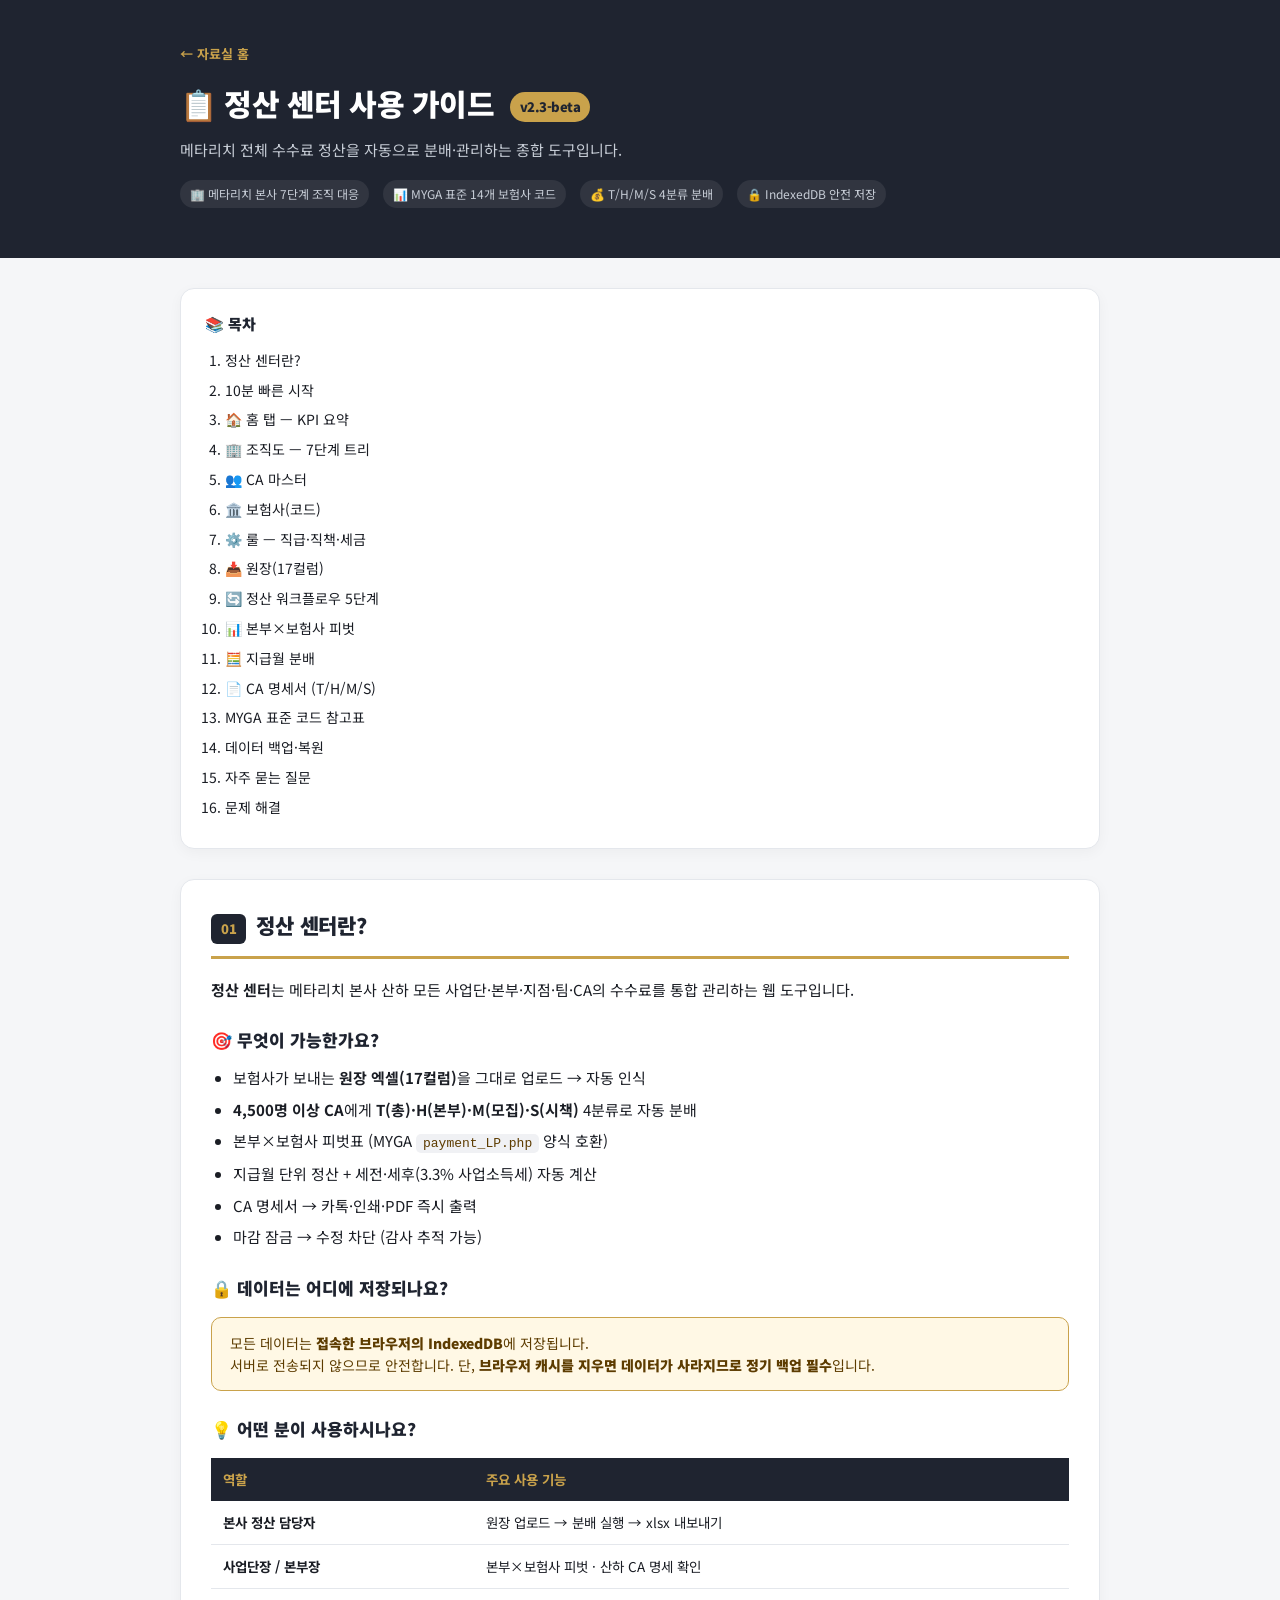
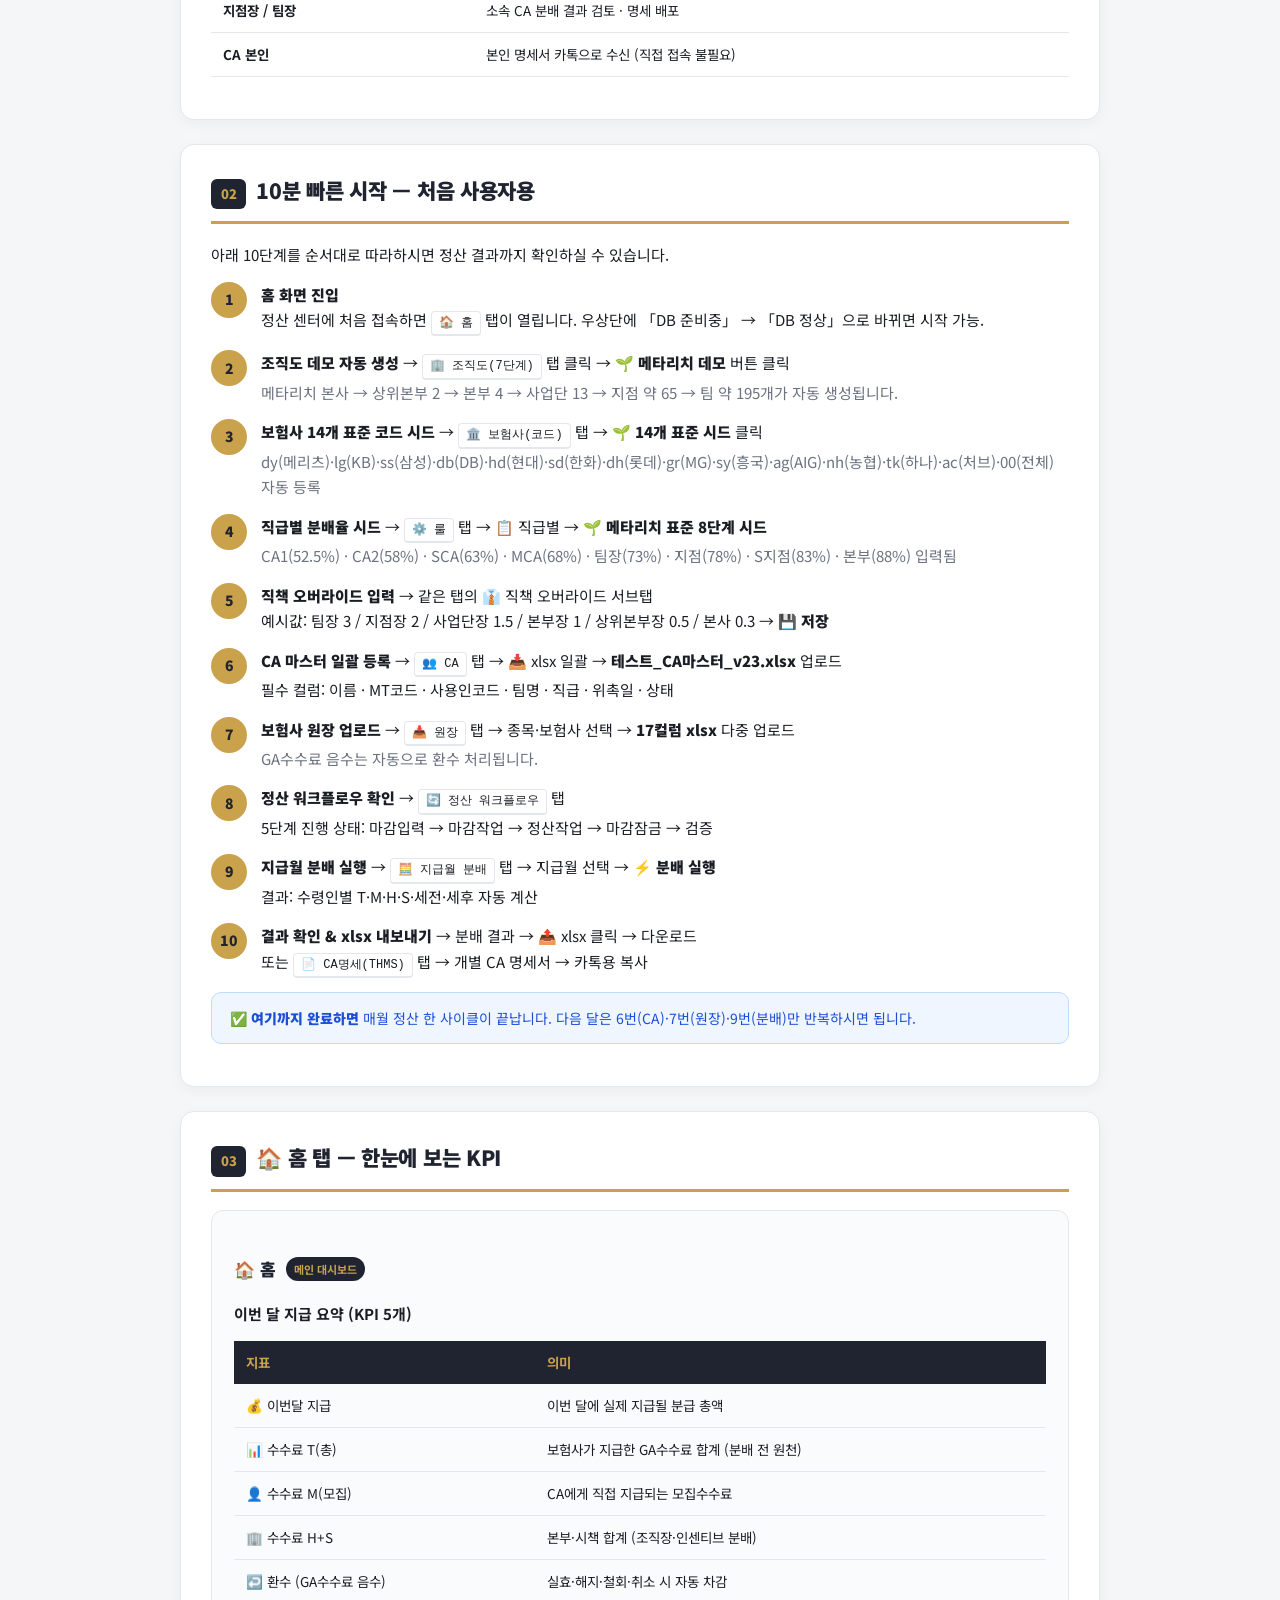
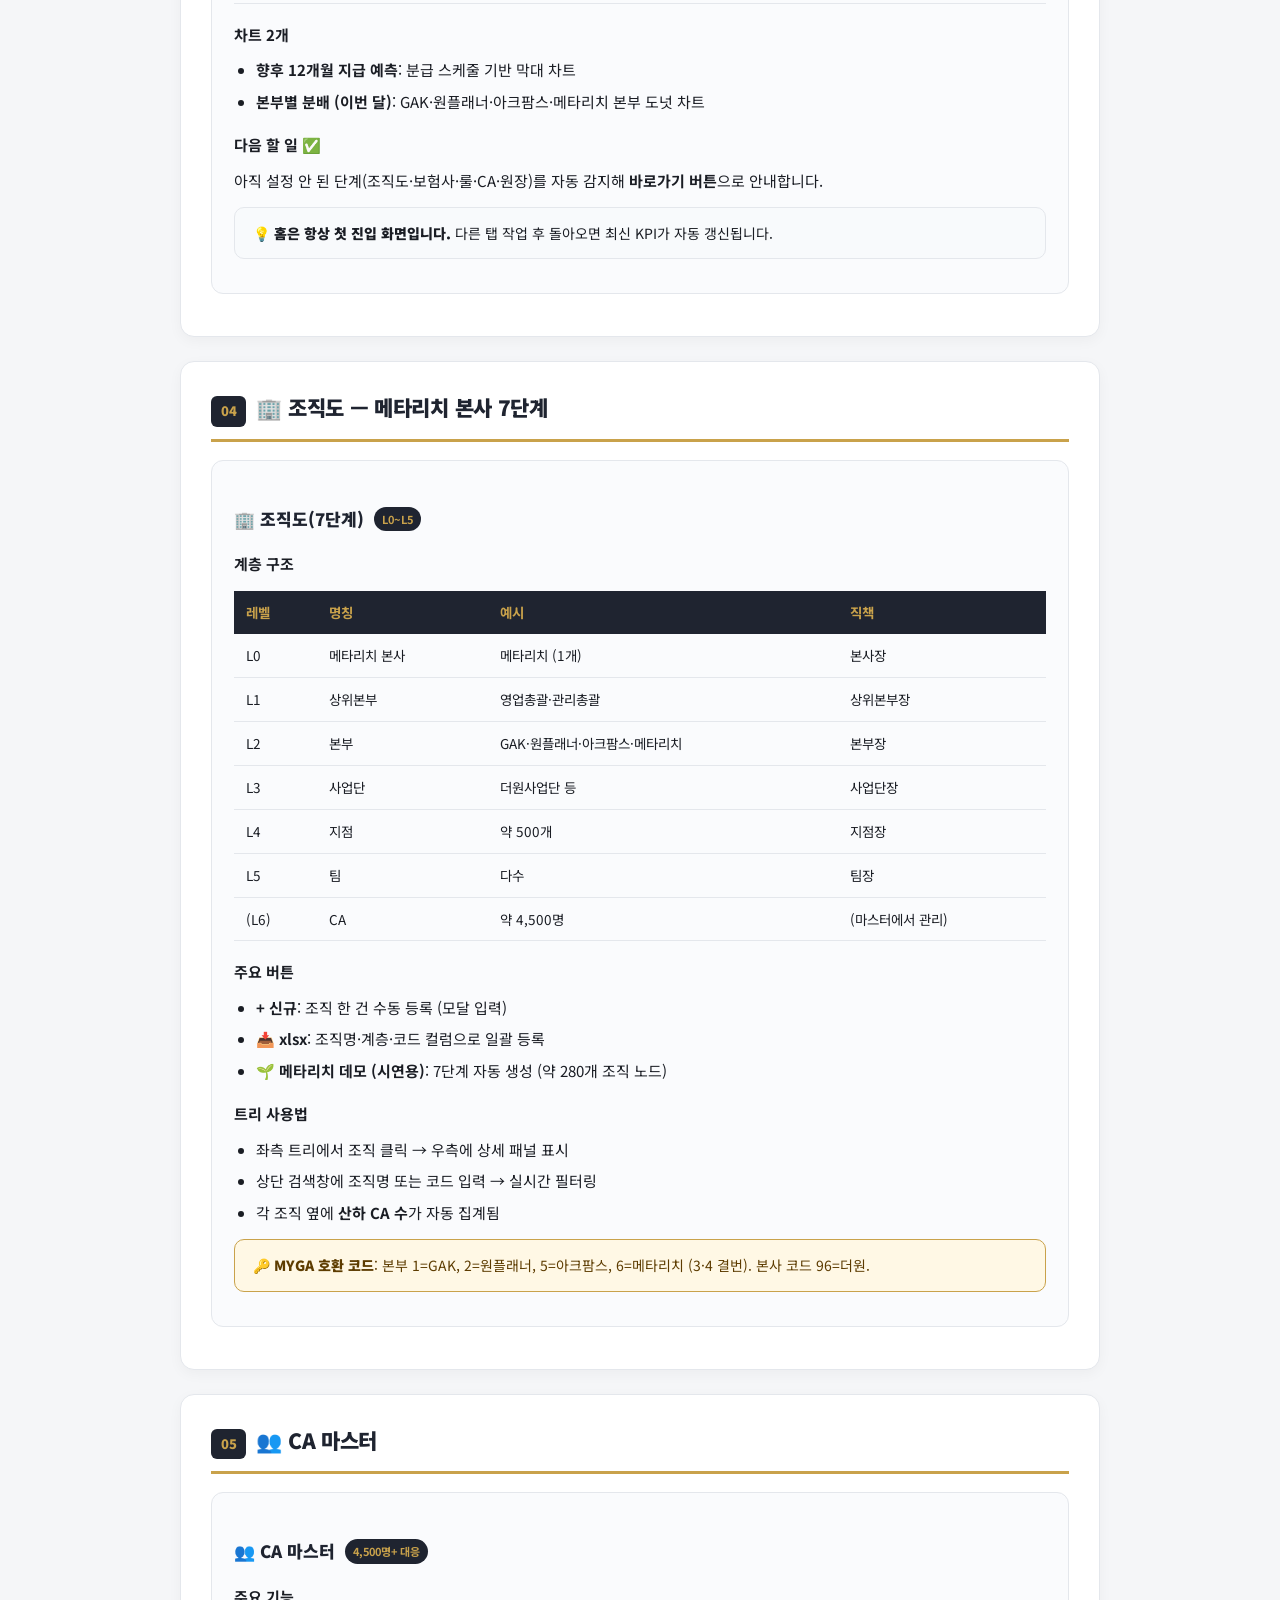
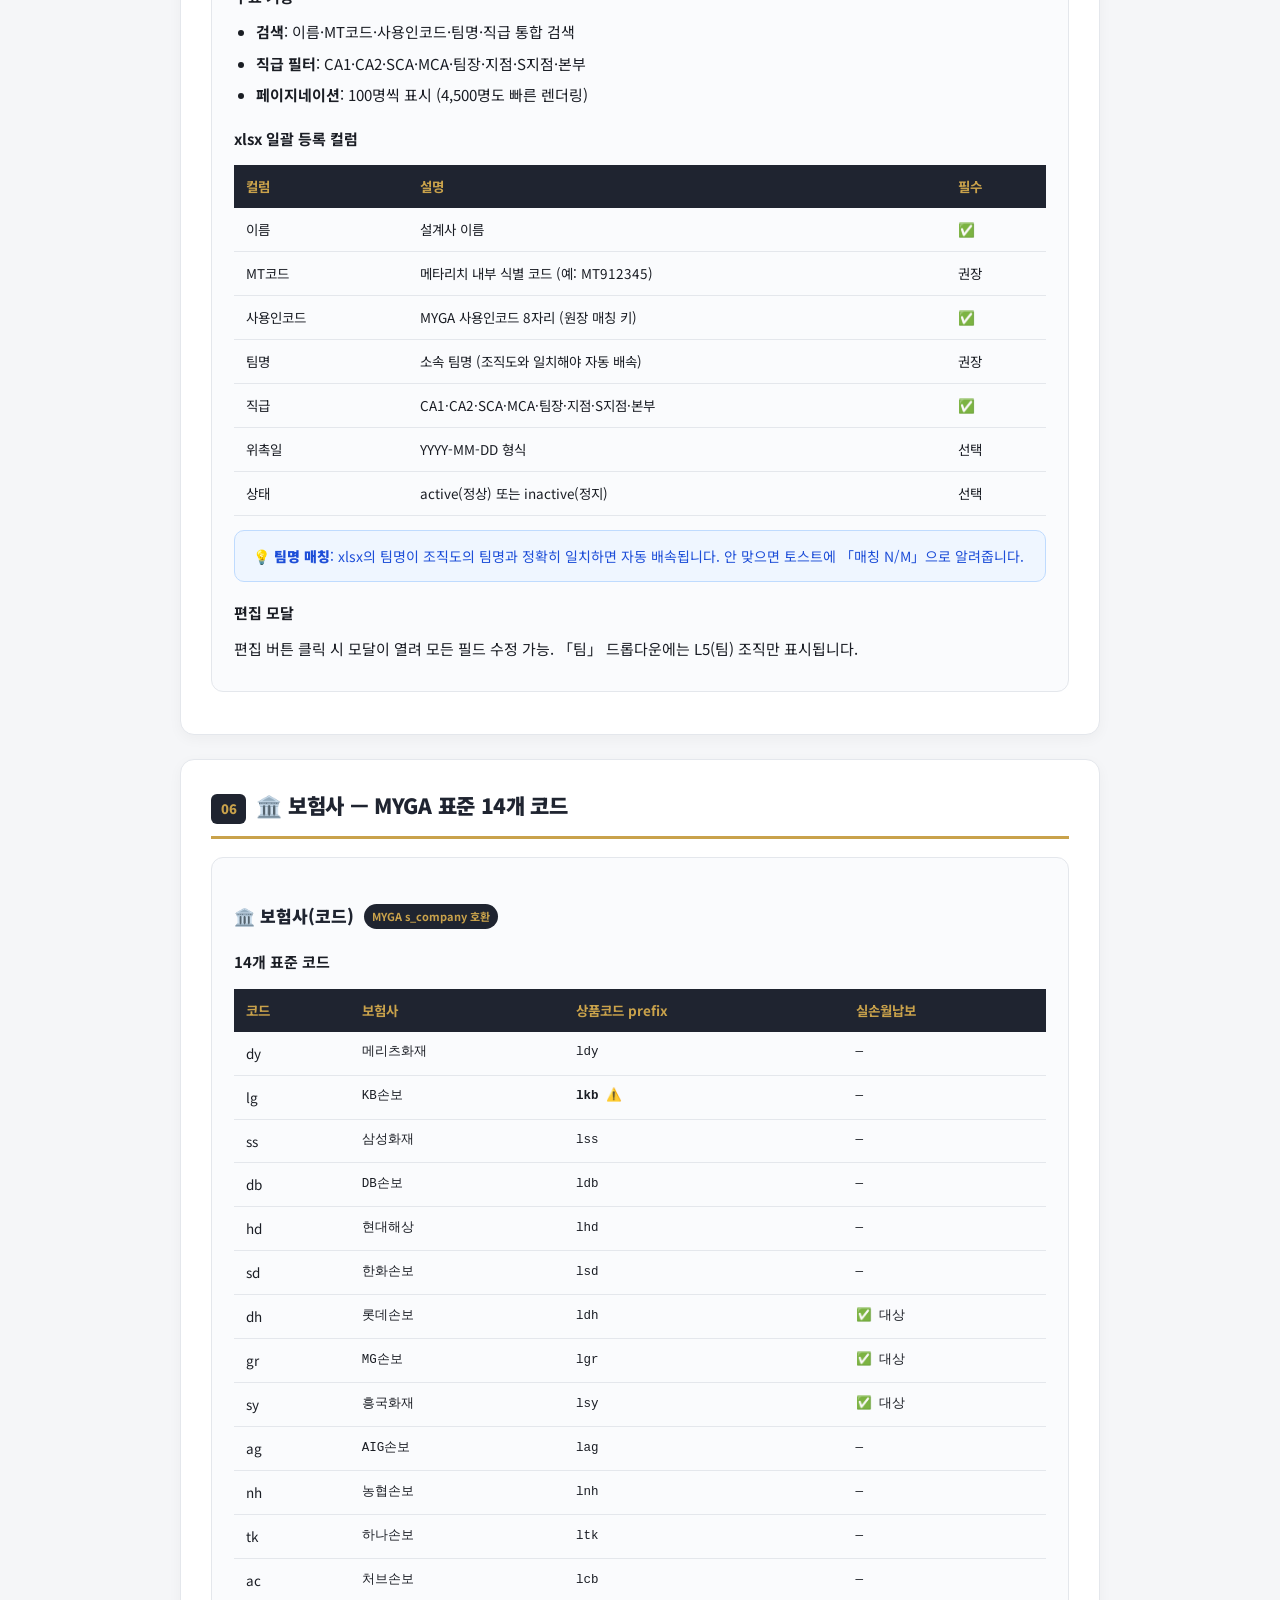
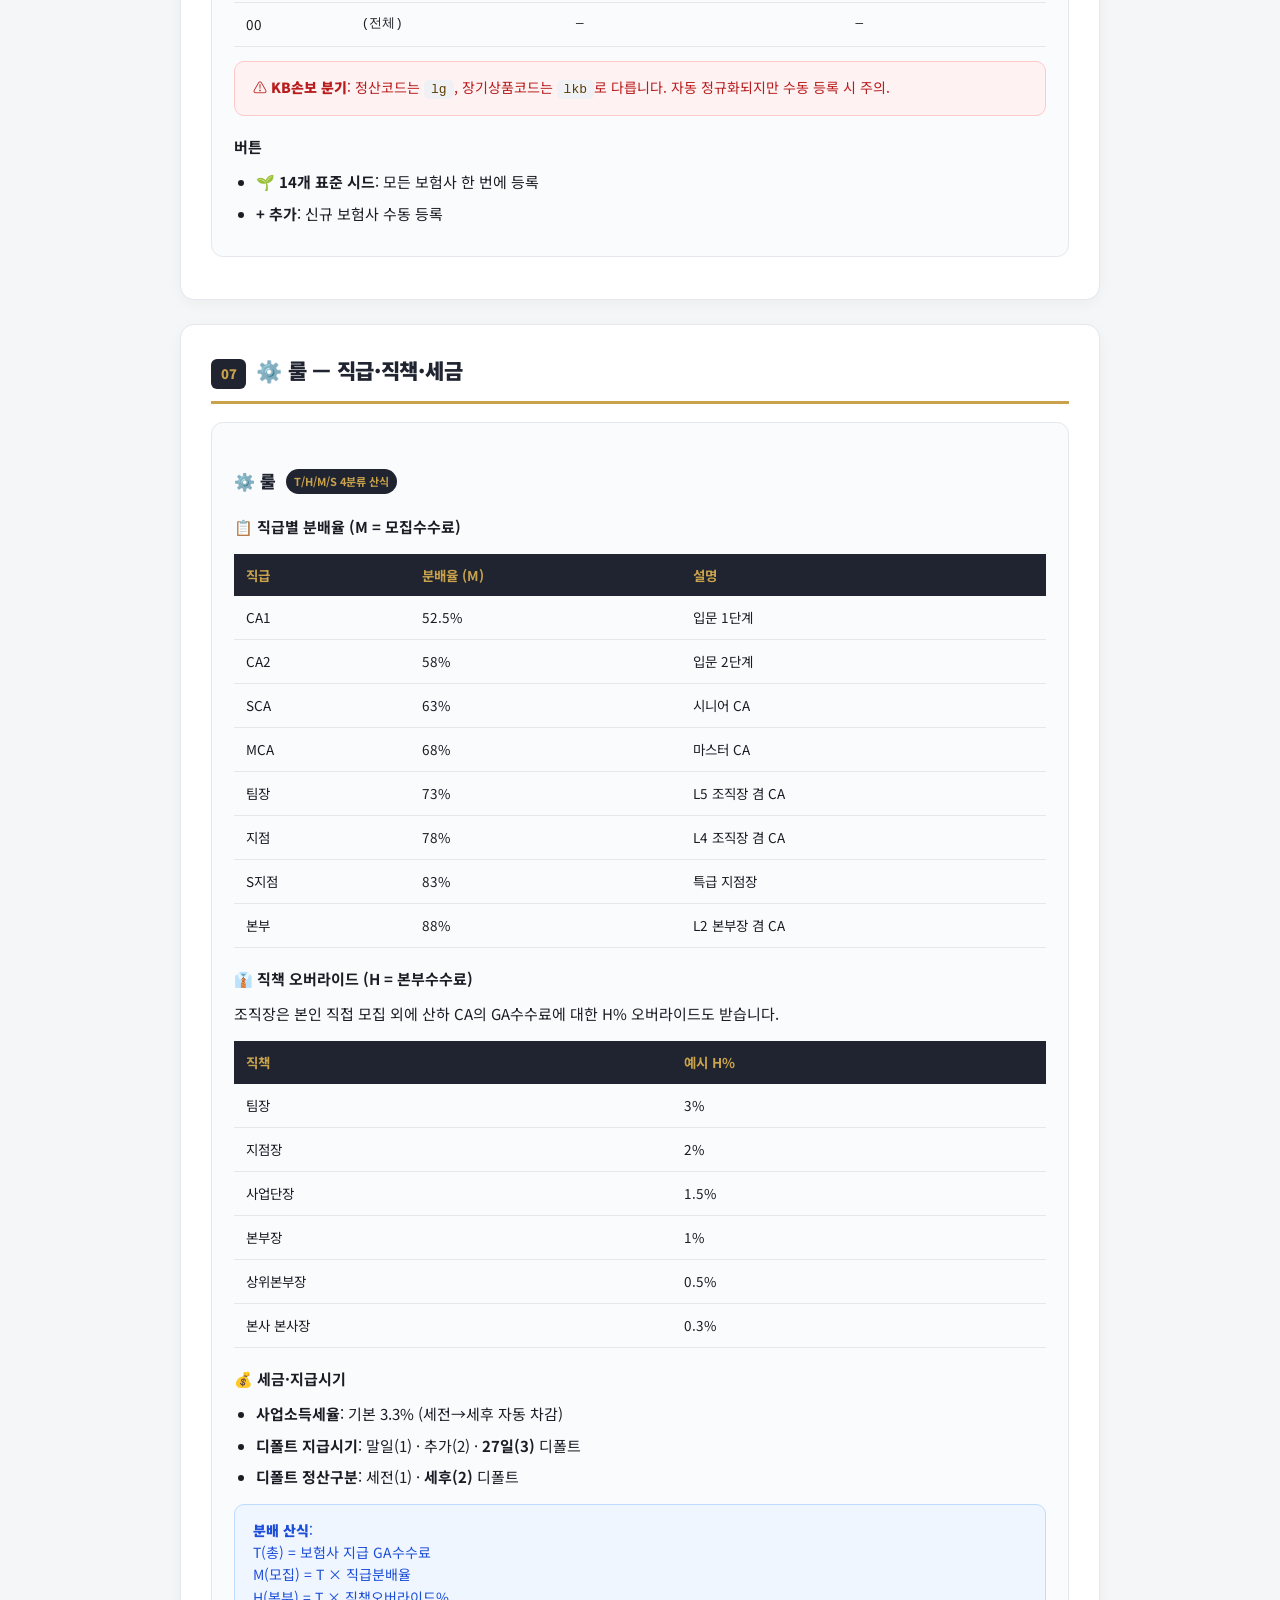
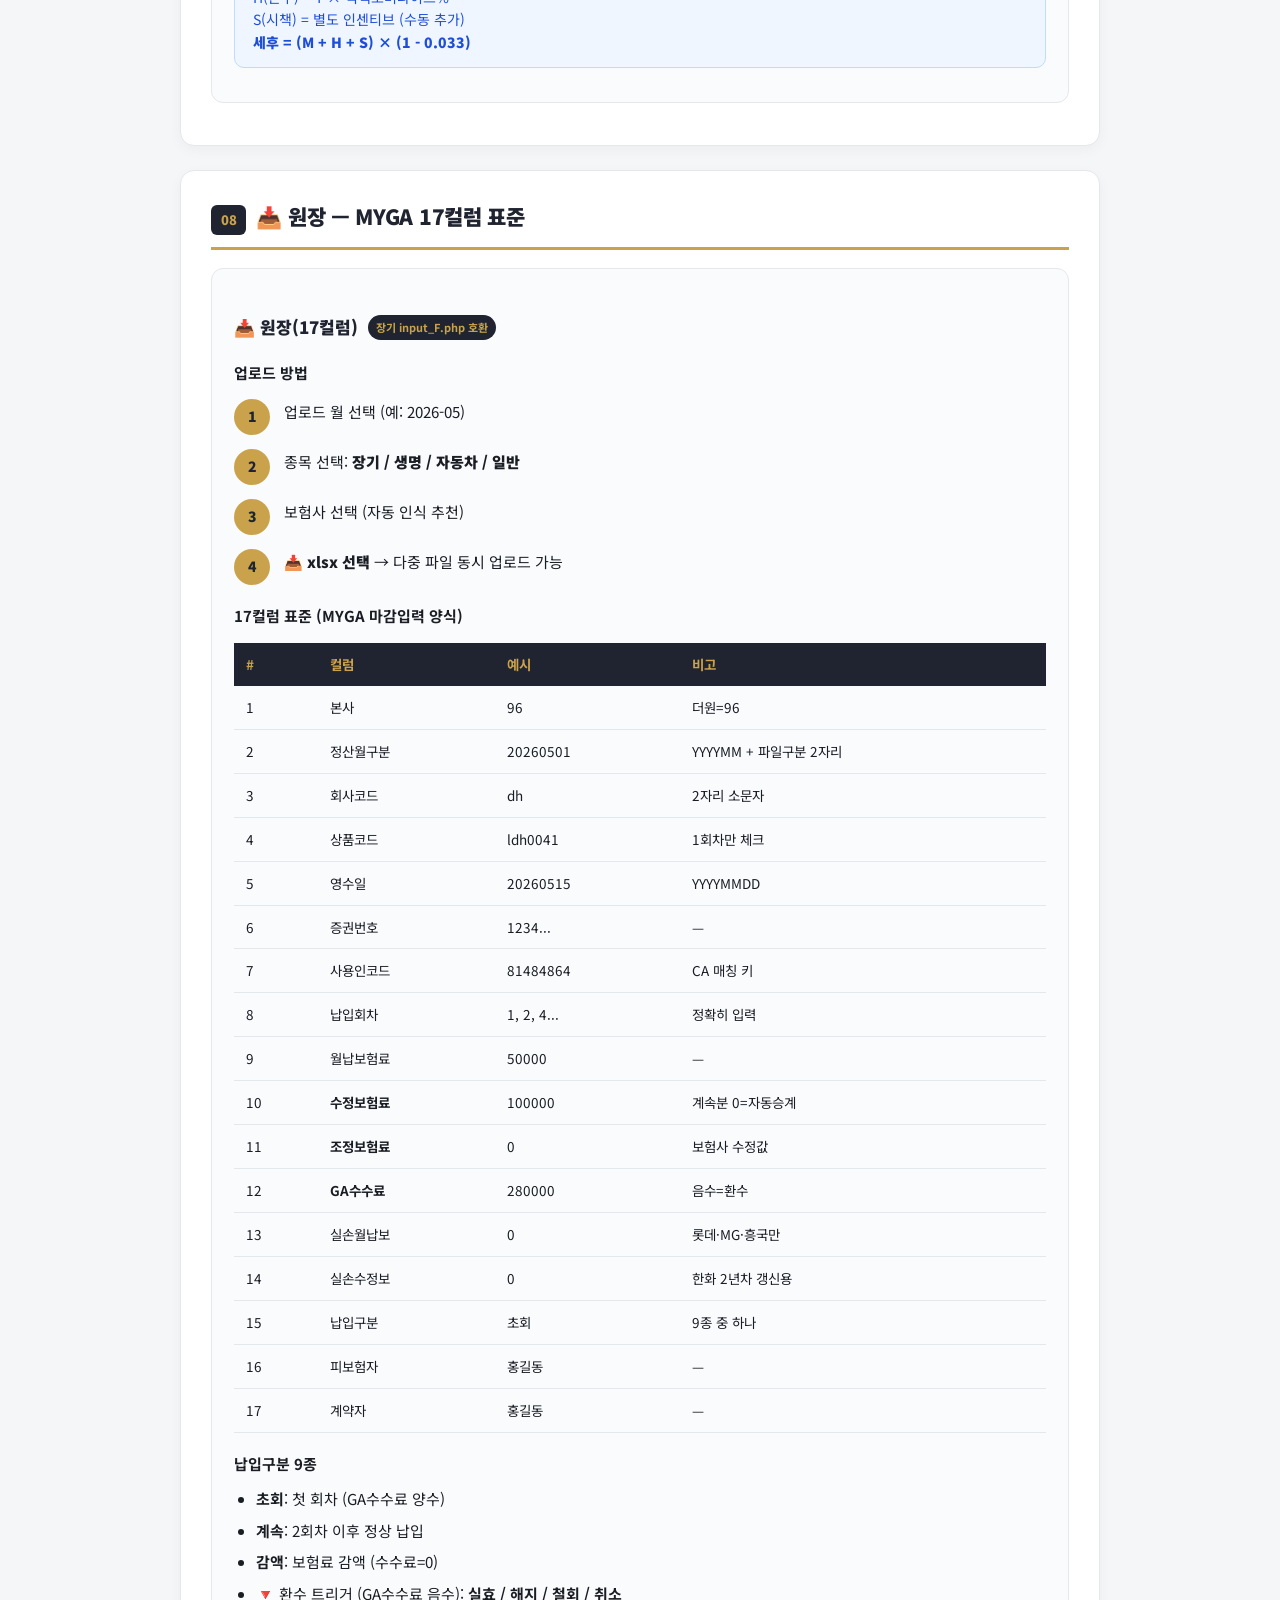
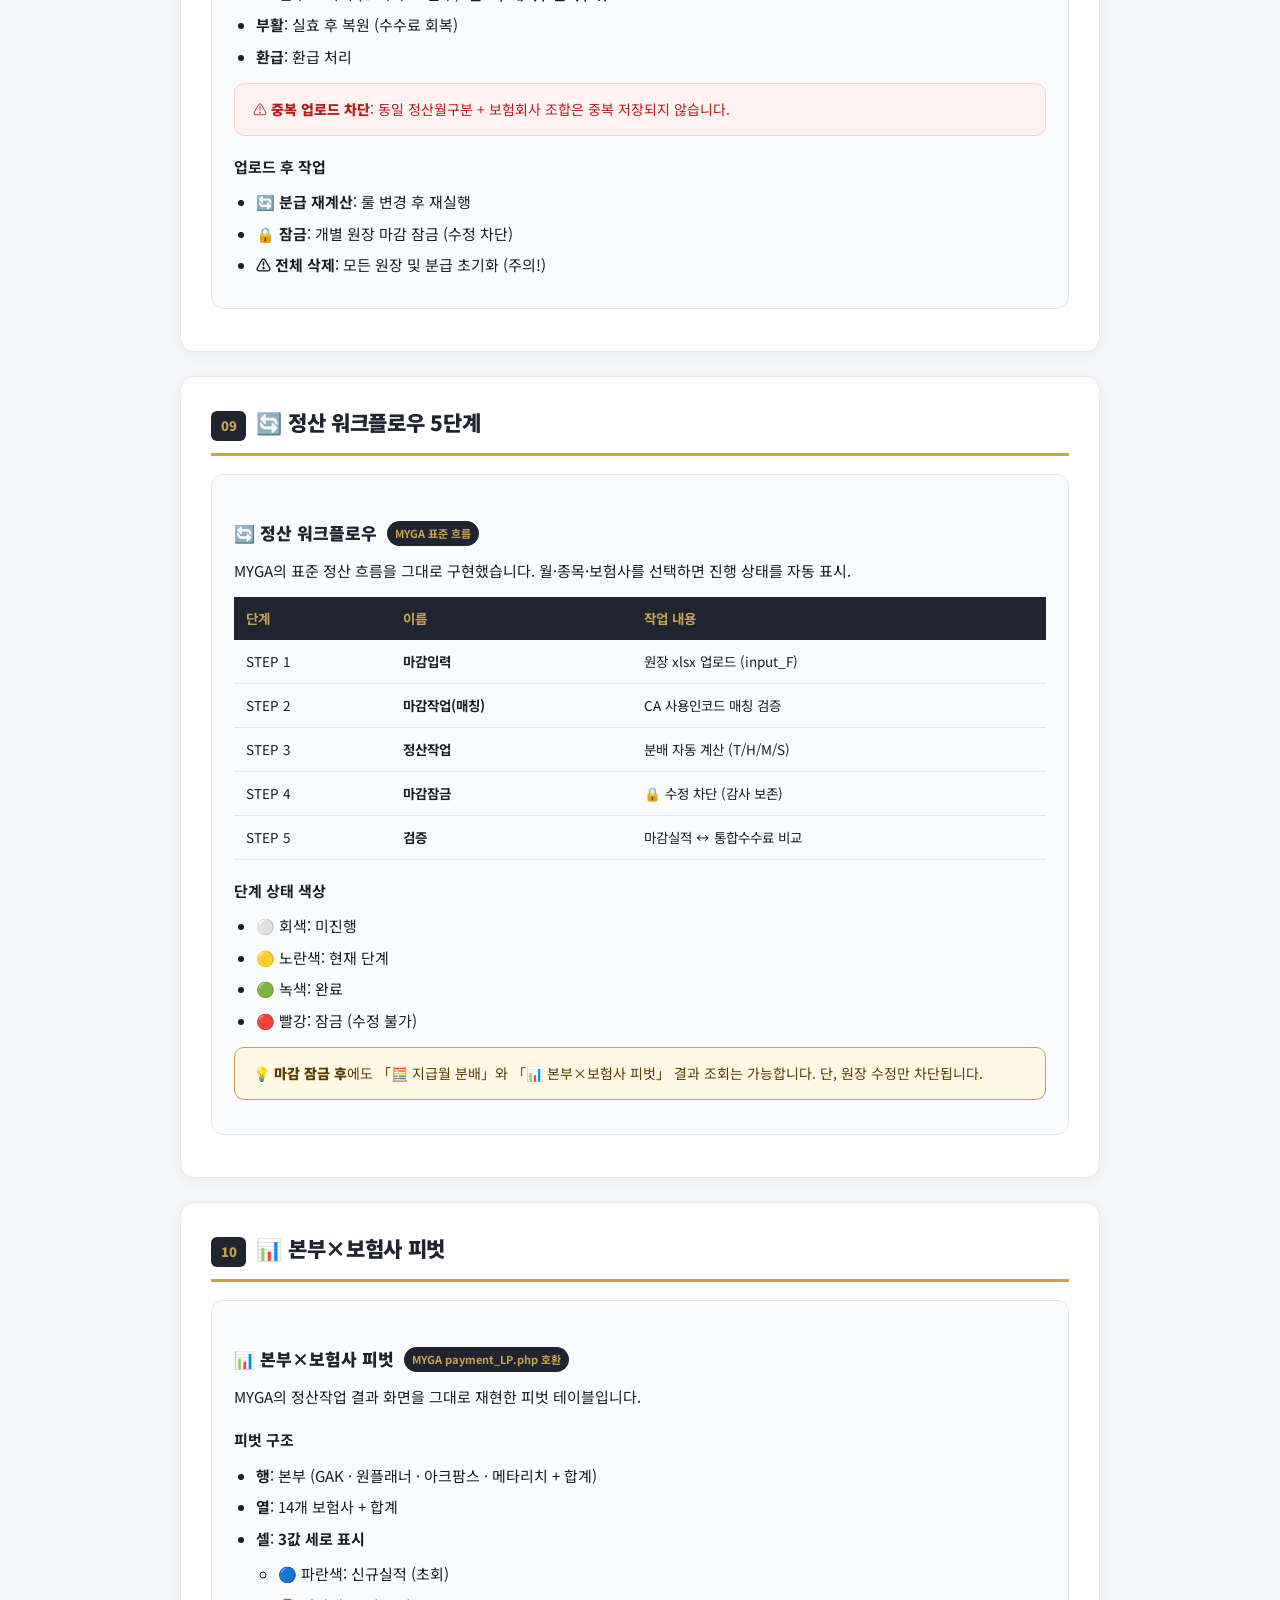
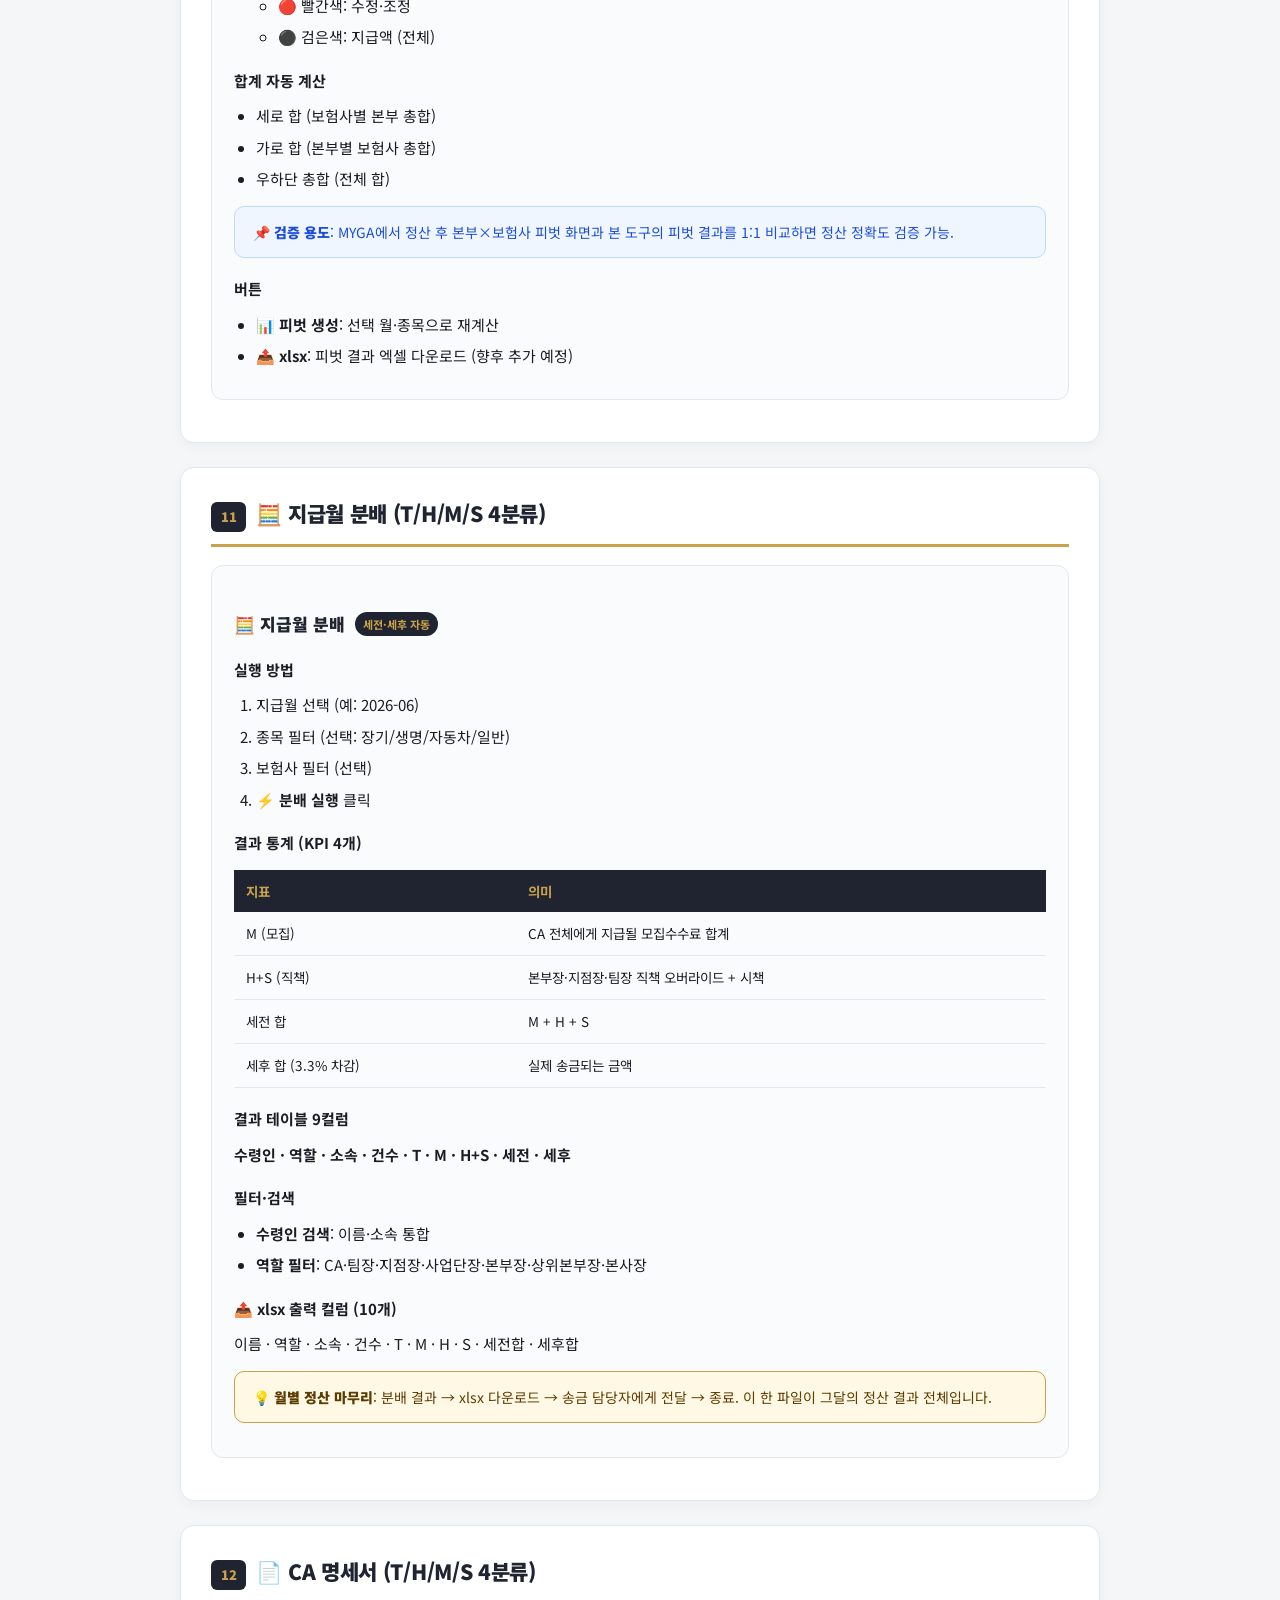
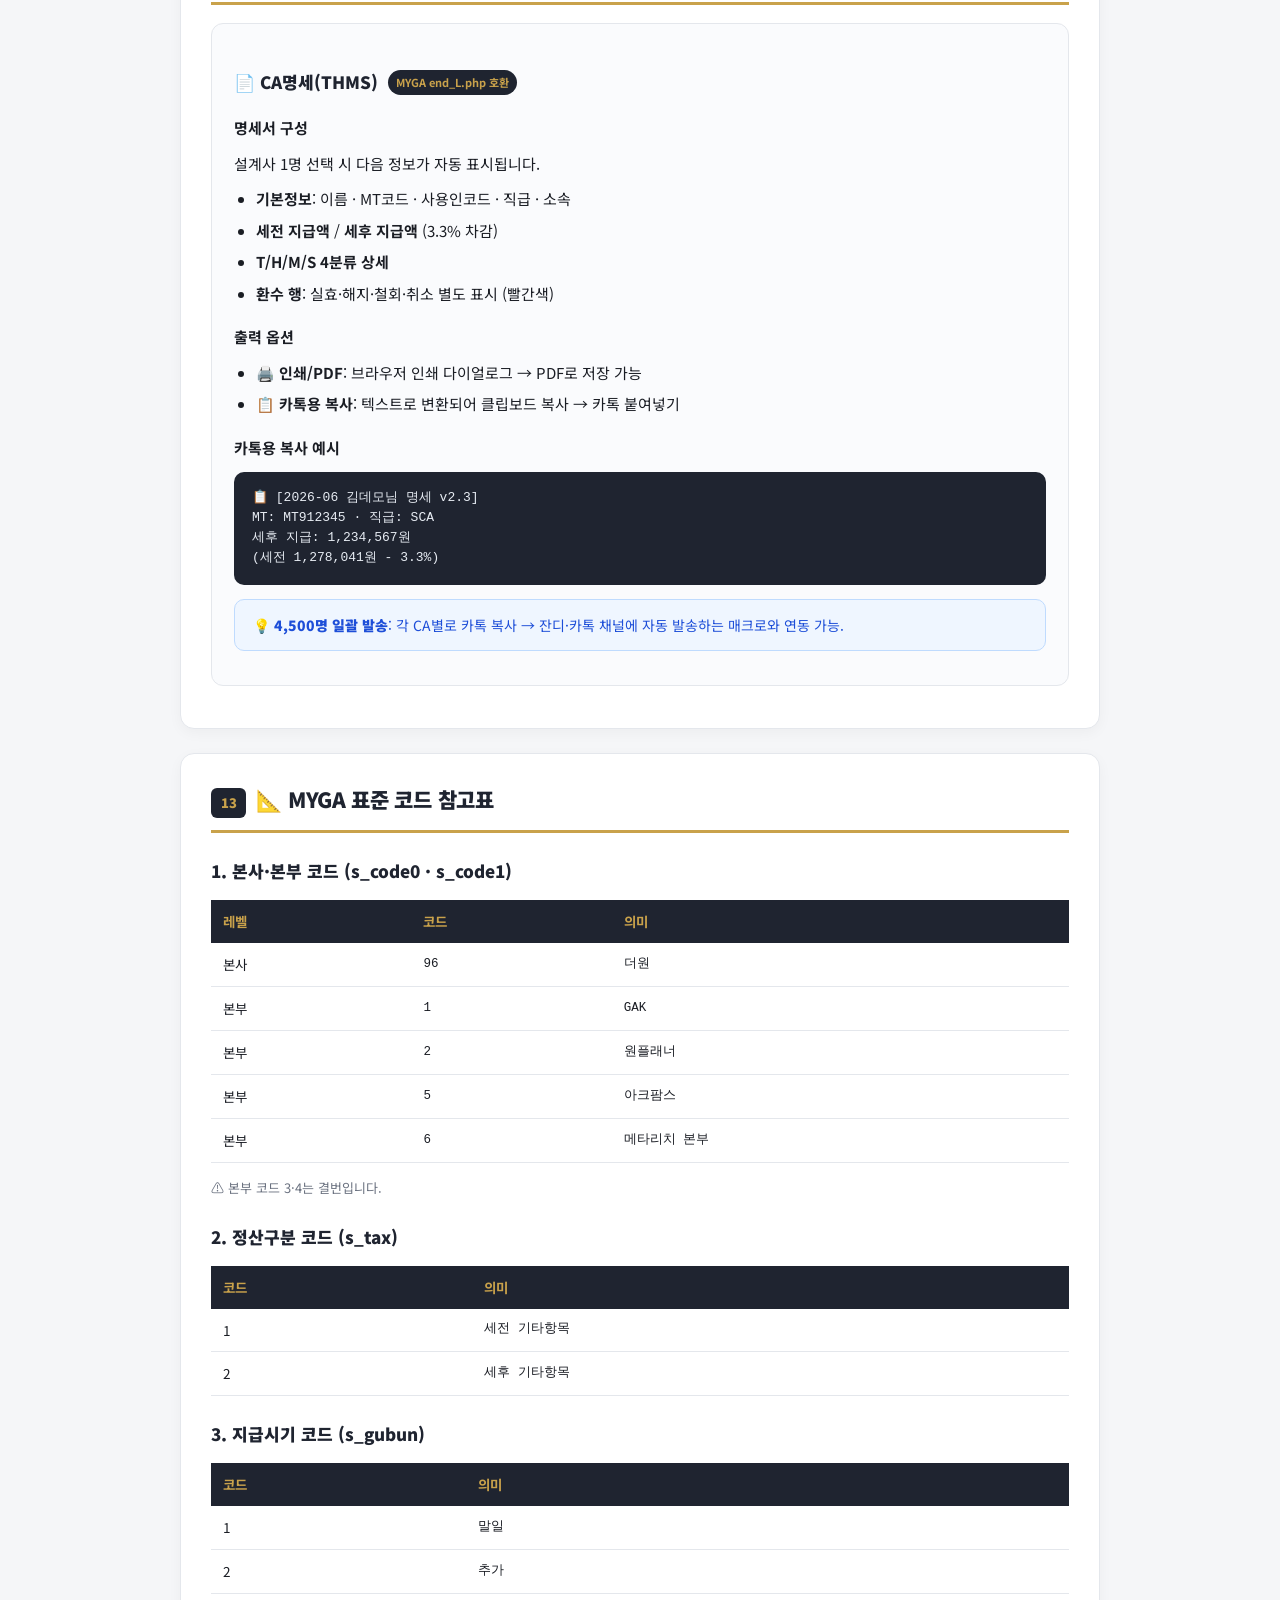
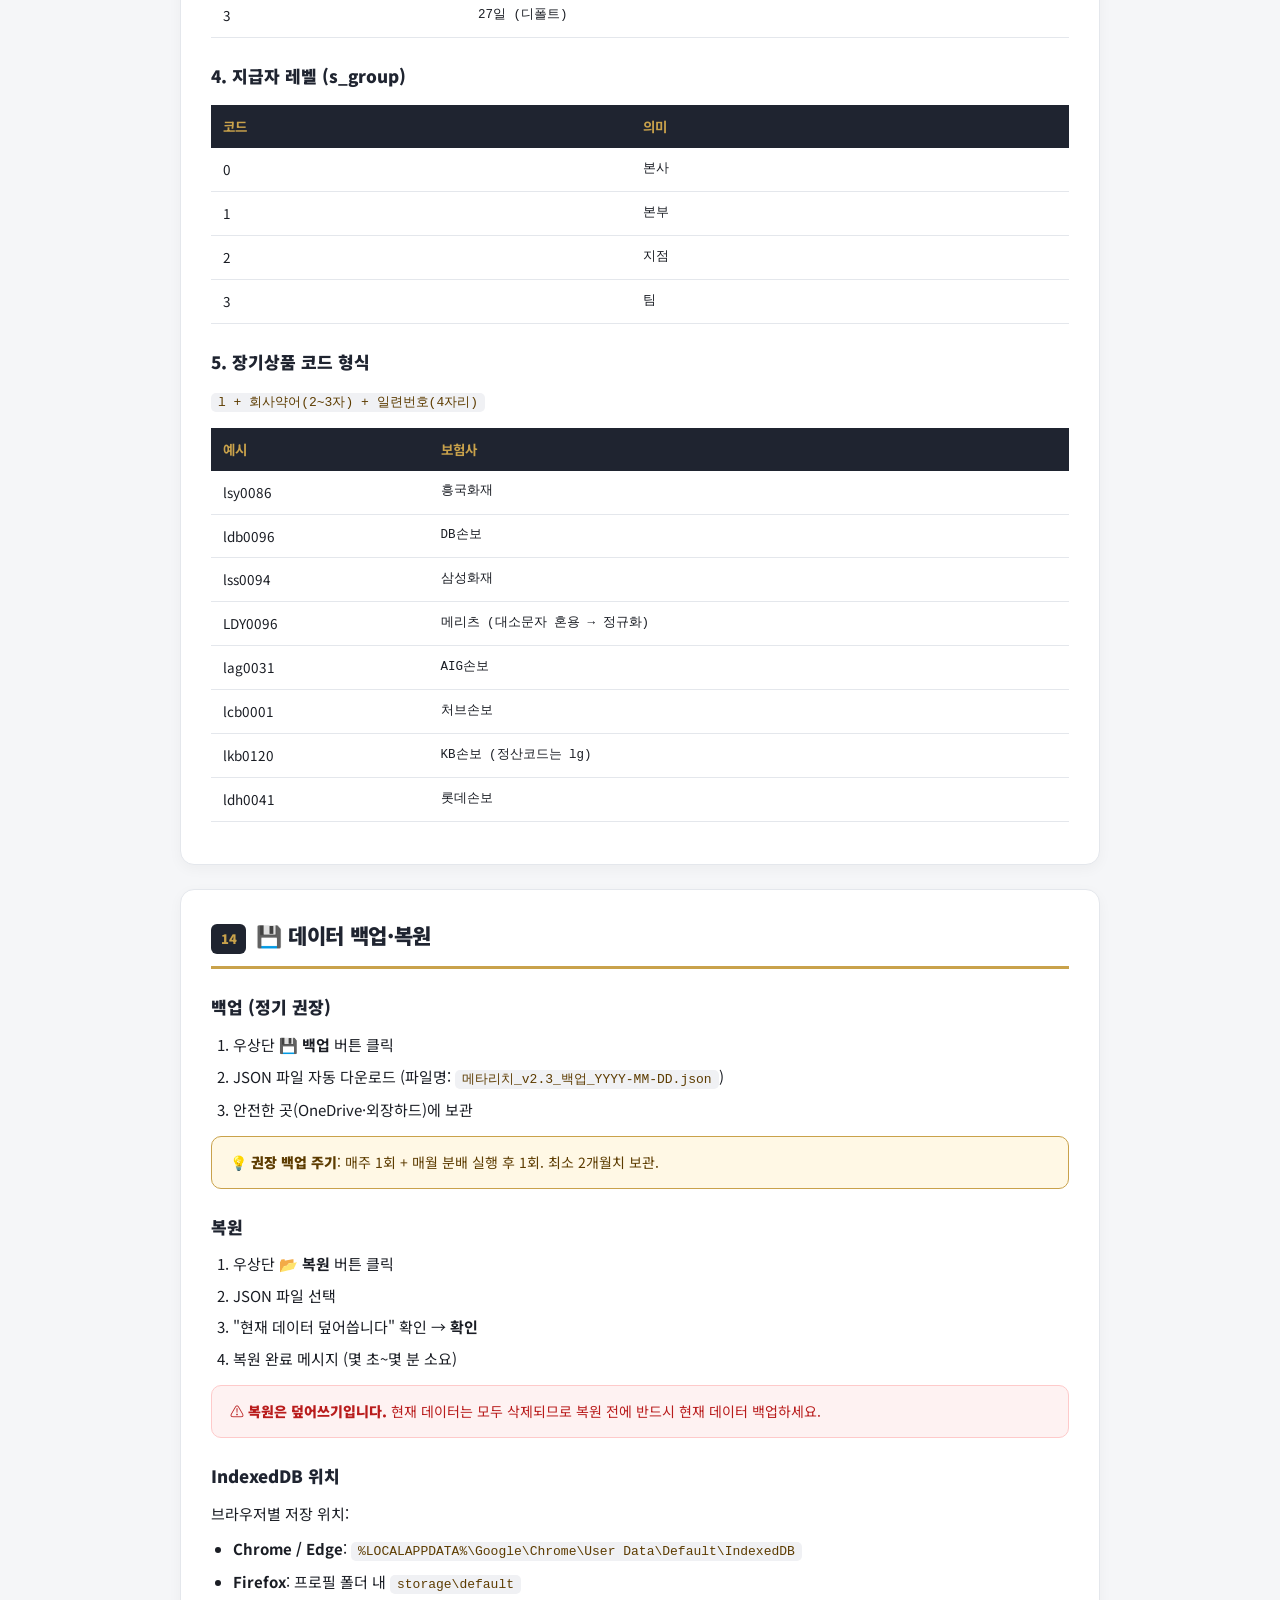
==== settlement-center/guide.html @ d70ab57b "Add: 정산센터 사용 가이드 (guide.html) - 16개 챕터 상세 매뉴얼" ====
<!DOCTYPE html>
<html lang="ko">
<head>
  <meta charset="UTF-8" />
  <meta name="viewport" content="width=device-width, initial-scale=1.0" />
  <meta name="robots" content="noindex, nofollow" />
  <title>정산 센터 사용 가이드 · 더원사업단 자료실</title>
  <link href="https://fonts.googleapis.com/css2?family=Noto+Sans+KR:wght@400;500;700;900&display=swap" rel="stylesheet" />
  <style>
    :root{
      --charcoal:#1f2430;--gold:#c9a24b;--gold-soft:#f4e2b4;
      --paper:#f5f6f8;--line:#e4e7ec;--muted:#6b7280;
      --ink:#1a1d24;--blue:#1d4ed8;--red:#b91c1c;--green:#166534;
    }
    *{margin:0;padding:0;box-sizing:border-box;}
    body{font-family:'Noto Sans KR',sans-serif;background:var(--paper);color:var(--ink);line-height:1.7;font-size:15px;}
    .wrap{max-width:960px;margin:0 auto;padding:0 20px;}

    header{background:var(--charcoal);color:#fff;padding:40px 0 50px;}
    header .back{color:var(--gold);text-decoration:none;font-size:13px;font-weight:700;}
    header .back:hover{text-decoration:underline;}
    header h1{font-size:30px;font-weight:900;margin-top:12px;letter-spacing:-.5px;}
    header h1 .badge{display:inline-block;background:var(--gold);color:var(--charcoal);font-size:13px;font-weight:900;padding:4px 10px;border-radius:999px;vertical-align:middle;margin-left:8px;}
    header p.lead{color:#c7cdd6;font-size:15px;margin-top:8px;}
    header .meta{margin-top:18px;display:flex;gap:14px;flex-wrap:wrap;color:#c7cdd6;font-size:12px;}
    header .meta span{padding:4px 10px;background:rgba(255,255,255,.08);border-radius:999px;}

    .toc{background:#fff;border:1px solid var(--line);border-radius:14px;padding:22px 24px;margin:30px 0;box-shadow:0 4px 14px rgba(0,0,0,.04);}
    .toc h2{font-size:15px;font-weight:900;color:var(--charcoal);margin-bottom:12px;}
    .toc ol{padding-left:20px;}
    .toc ol li{margin:6px 0;font-size:14px;}
    .toc ol li a{color:var(--ink);text-decoration:none;}
    .toc ol li a:hover{color:var(--gold);text-decoration:underline;}

    main{padding:0 0 80px;}

    section.chapter{background:#fff;border:1px solid var(--line);border-radius:14px;padding:28px 30px;margin:24px 0;box-shadow:0 4px 14px rgba(0,0,0,.04);}
    section.chapter h2{font-size:21px;font-weight:900;color:var(--charcoal);padding-bottom:12px;border-bottom:3px solid var(--gold);margin-bottom:18px;letter-spacing:-.3px;}
    section.chapter h2 .num{display:inline-block;background:var(--charcoal);color:var(--gold);font-size:13px;font-weight:900;padding:4px 10px;border-radius:6px;margin-right:10px;}
    section.chapter h3{font-size:17px;font-weight:900;color:var(--charcoal);margin:24px 0 10px;}
    section.chapter h4{font-size:15px;font-weight:700;color:var(--ink);margin:18px 0 8px;}
    section.chapter p{margin:10px 0;color:var(--ink);}
    section.chapter ul, section.chapter ol{padding-left:22px;margin:10px 0;}
    section.chapter ul li, section.chapter ol li{margin:6px 0;}

    code{background:#f0f1f4;padding:2px 7px;border-radius:5px;font-family:'Consolas','Monaco',monospace;font-size:13px;color:#5d3c00;}
    pre{background:var(--charcoal);color:#e7ecf3;padding:16px 18px;border-radius:10px;overflow-x:auto;font-family:'Consolas','Monaco',monospace;font-size:13px;line-height:1.55;margin:12px 0;}
    pre code{background:transparent;color:inherit;padding:0;font-size:inherit;}

    .callout{padding:14px 18px;border-radius:10px;margin:14px 0;font-size:14px;line-height:1.6;}
    .callout b{font-weight:900;}
    .callout.gold{background:#fff8e5;border:1px solid var(--gold);color:#5d3c00;}
    .callout.red{background:#fef2f2;border:1px solid #fecaca;color:var(--red);}
    .callout.blue{background:#eff6ff;border:1px solid #bfdbfe;color:var(--blue);}
    .callout.gray{background:#f8fafc;border:1px solid var(--line);color:var(--ink);}

    table{width:100%;border-collapse:collapse;margin:14px 0;font-size:13.5px;}
    th{background:var(--charcoal);color:var(--gold);padding:10px 12px;text-align:left;font-weight:700;}
    td{padding:10px 12px;border-bottom:1px solid var(--line);}
    tr:hover td{background:#fafbfd;}
    table.mono td:not(:first-child){font-family:'Consolas','Monaco',monospace;font-size:12.5px;}

    .step{display:flex;gap:14px;margin:14px 0;align-items:flex-start;}
    .step-num{flex:0 0 36px;height:36px;border-radius:50%;background:var(--gold);color:var(--charcoal);font-weight:900;display:flex;align-items:center;justify-content:center;font-size:14px;}
    .step-body{flex:1;}
    .step-body b{font-weight:900;}

    .tab-card{border:1px solid var(--line);border-radius:12px;padding:20px 22px;margin:14px 0;background:#fafbfd;}
    .tab-card h3{display:flex;align-items:center;gap:10px;margin-top:0;}
    .tab-card .tag{display:inline-block;background:var(--charcoal);color:var(--gold);font-size:11px;font-weight:700;padding:3px 8px;border-radius:999px;}

    .kbd{display:inline-block;background:#fff;border:1px solid var(--line);border-bottom:2px solid var(--line);padding:1px 7px;border-radius:4px;font-family:monospace;font-size:12px;color:var(--ink);}

    .footer-cta{background:var(--charcoal);color:#fff;padding:28px 30px;border-radius:14px;margin:30px 0;text-align:center;}
    .footer-cta a{display:inline-block;background:var(--gold);color:var(--charcoal);padding:12px 28px;border-radius:8px;font-weight:900;text-decoration:none;margin-top:14px;font-size:14px;}
    .footer-cta a:hover{opacity:.9;}

    footer.page-foot{text-align:center;color:var(--muted);font-size:12px;padding:30px 0;}
  </style>
</head>
<body>

<header><div class="wrap">
  <a class="back" href="../">← 자료실 홈</a>
  <h1>📋 정산 센터 사용 가이드 <span class="badge">v2.3-beta</span></h1>
  <p class="lead">메타리치 전체 수수료 정산을 자동으로 분배·관리하는 종합 도구입니다.</p>
  <div class="meta">
    <span>🏢 메타리치 본사 7단계 조직 대응</span>
    <span>📊 MYGA 표준 14개 보험사 코드</span>
    <span>💰 T/H/M/S 4분류 분배</span>
    <span>🔒 IndexedDB 안전 저장</span>
  </div>
</div></header>

<main><div class="wrap">

<!-- ===== 목차 ===== -->
<div class="toc">
  <h2>📚 목차</h2>
  <ol>
    <li><a href="#intro">정산 센터란?</a></li>
    <li><a href="#quickstart">10분 빠른 시작</a></li>
    <li><a href="#tab-home">🏠 홈 탭 — KPI 요약</a></li>
    <li><a href="#tab-org">🏢 조직도 — 7단계 트리</a></li>
    <li><a href="#tab-agents">👥 CA 마스터</a></li>
    <li><a href="#tab-vendors">🏛️ 보험사(코드)</a></li>
    <li><a href="#tab-rules">⚙️ 룰 — 직급·직책·세금</a></li>
    <li><a href="#tab-ledger">📥 원장(17컬럼)</a></li>
    <li><a href="#tab-workflow">🔄 정산 워크플로우 5단계</a></li>
    <li><a href="#tab-pivot">📊 본부×보험사 피벗</a></li>
    <li><a href="#tab-dist">🧮 지급월 분배</a></li>
    <li><a href="#tab-payslip">📄 CA 명세서 (T/H/M/S)</a></li>
    <li><a href="#codes">MYGA 표준 코드 참고표</a></li>
    <li><a href="#data">데이터 백업·복원</a></li>
    <li><a href="#faq">자주 묻는 질문</a></li>
    <li><a href="#troubleshooting">문제 해결</a></li>
  </ol>
</div>

<!-- ===== 1. 정산 센터란? ===== -->
<section class="chapter" id="intro">
  <h2><span class="num">01</span>정산 센터란?</h2>

  <p><b>정산 센터</b>는 메타리치 본사 산하 모든 사업단·본부·지점·팀·CA의 수수료를 통합 관리하는 웹 도구입니다.</p>

  <h3>🎯 무엇이 가능한가요?</h3>
  <ul>
    <li>보험사가 보내는 <b>원장 엑셀(17컬럼)</b>을 그대로 업로드 → 자동 인식</li>
    <li><b>4,500명 이상 CA</b>에게 <b>T(총)·H(본부)·M(모집)·S(시책)</b> 4분류로 자동 분배</li>
    <li>본부×보험사 피벗표 (MYGA <code>payment_LP.php</code> 양식 호환)</li>
    <li>지급월 단위 정산 + 세전·세후(3.3% 사업소득세) 자동 계산</li>
    <li>CA 명세서 → 카톡·인쇄·PDF 즉시 출력</li>
    <li>마감 잠금 → 수정 차단 (감사 추적 가능)</li>
  </ul>

  <h3>🔒 데이터는 어디에 저장되나요?</h3>
  <div class="callout gold">
    모든 데이터는 <b>접속한 브라우저의 IndexedDB</b>에 저장됩니다.<br>
    서버로 전송되지 않으므로 안전합니다. 단, <b>브라우저 캐시를 지우면 데이터가 사라지므로 정기 백업 필수</b>입니다.
  </div>

  <h3>💡 어떤 분이 사용하시나요?</h3>
  <table>
    <thead><tr><th>역할</th><th>주요 사용 기능</th></tr></thead>
    <tbody>
      <tr><td><b>본사 정산 담당자</b></td><td>원장 업로드 → 분배 실행 → xlsx 내보내기</td></tr>
      <tr><td><b>사업단장 / 본부장</b></td><td>본부×보험사 피벗 · 산하 CA 명세 확인</td></tr>
      <tr><td><b>지점장 / 팀장</b></td><td>소속 CA 분배 결과 검토 · 명세 배포</td></tr>
      <tr><td><b>CA 본인</b></td><td>본인 명세서 카톡으로 수신 (직접 접속 불필요)</td></tr>
    </tbody>
  </table>
</section>

<!-- ===== 2. 10분 빠른 시작 ===== -->
<section class="chapter" id="quickstart">
  <h2><span class="num">02</span>10분 빠른 시작 — 처음 사용자용</h2>

  <p>아래 10단계를 순서대로 따라하시면 정산 결과까지 확인하실 수 있습니다.</p>

  <div class="step">
    <div class="step-num">1</div>
    <div class="step-body">
      <b>홈 화면 진입</b><br>
      정산 센터에 처음 접속하면 <span class="kbd">🏠 홈</span> 탭이 열립니다. 우상단에 「DB 준비중」 → 「DB 정상」으로 바뀌면 시작 가능.
    </div>
  </div>

  <div class="step">
    <div class="step-num">2</div>
    <div class="step-body">
      <b>조직도 데모 자동 생성</b> → <span class="kbd">🏢 조직도(7단계)</span> 탭 클릭 → <b>🌱 메타리치 데모</b> 버튼 클릭<br>
      <span style="color:var(--muted)">메타리치 본사 → 상위본부 2 → 본부 4 → 사업단 13 → 지점 약 65 → 팀 약 195개가 자동 생성됩니다.</span>
    </div>
  </div>

  <div class="step">
    <div class="step-num">3</div>
    <div class="step-body">
      <b>보험사 14개 표준 코드 시드</b> → <span class="kbd">🏛️ 보험사(코드)</span> 탭 → <b>🌱 14개 표준 시드</b> 클릭<br>
      <span style="color:var(--muted)">dy(메리츠)·lg(KB)·ss(삼성)·db(DB)·hd(현대)·sd(한화)·dh(롯데)·gr(MG)·sy(흥국)·ag(AIG)·nh(농협)·tk(하나)·ac(처브)·00(전체) 자동 등록</span>
    </div>
  </div>

  <div class="step">
    <div class="step-num">4</div>
    <div class="step-body">
      <b>직급별 분배율 시드</b> → <span class="kbd">⚙️ 룰</span> 탭 → 📋 직급별 → <b>🌱 메타리치 표준 8단계 시드</b><br>
      <span style="color:var(--muted)">CA1(52.5%) · CA2(58%) · SCA(63%) · MCA(68%) · 팀장(73%) · 지점(78%) · S지점(83%) · 본부(88%) 입력됨</span>
    </div>
  </div>

  <div class="step">
    <div class="step-num">5</div>
    <div class="step-body">
      <b>직책 오버라이드 입력</b> → 같은 탭의 👔 직책 오버라이드 서브탭<br>
      예시값: 팀장 3 / 지점장 2 / 사업단장 1.5 / 본부장 1 / 상위본부장 0.5 / 본사 0.3 → <b>💾 저장</b>
    </div>
  </div>

  <div class="step">
    <div class="step-num">6</div>
    <div class="step-body">
      <b>CA 마스터 일괄 등록</b> → <span class="kbd">👥 CA</span> 탭 → 📥 xlsx 일괄 → <b>테스트_CA마스터_v23.xlsx</b> 업로드<br>
      필수 컬럼: 이름 · MT코드 · 사용인코드 · 팀명 · 직급 · 위촉일 · 상태
    </div>
  </div>

  <div class="step">
    <div class="step-num">7</div>
    <div class="step-body">
      <b>보험사 원장 업로드</b> → <span class="kbd">📥 원장</span> 탭 → 종목·보험사 선택 → <b>17컬럼 xlsx</b> 다중 업로드<br>
      <span style="color:var(--muted)">GA수수료 음수는 자동으로 환수 처리됩니다.</span>
    </div>
  </div>

  <div class="step">
    <div class="step-num">8</div>
    <div class="step-body">
      <b>정산 워크플로우 확인</b> → <span class="kbd">🔄 정산 워크플로우</span> 탭<br>
      5단계 진행 상태: 마감입력 → 마감작업 → 정산작업 → 마감잠금 → 검증
    </div>
  </div>

  <div class="step">
    <div class="step-num">9</div>
    <div class="step-body">
      <b>지급월 분배 실행</b> → <span class="kbd">🧮 지급월 분배</span> 탭 → 지급월 선택 → <b>⚡ 분배 실행</b><br>
      결과: 수령인별 T·M·H·S·세전·세후 자동 계산
    </div>
  </div>

  <div class="step">
    <div class="step-num">10</div>
    <div class="step-body">
      <b>결과 확인 & xlsx 내보내기</b> → 분배 결과 → 📤 xlsx 클릭 → 다운로드<br>
      또는 <span class="kbd">📄 CA명세(THMS)</span> 탭 → 개별 CA 명세서 → 카톡용 복사
    </div>
  </div>

  <div class="callout blue">
    <b>✅ 여기까지 완료하면</b> 매월 정산 한 사이클이 끝납니다. 다음 달은 6번(CA)·7번(원장)·9번(분배)만 반복하시면 됩니다.
  </div>
</section>

<!-- ===== 3. 홈 탭 ===== -->
<section class="chapter" id="tab-home">
  <h2><span class="num">03</span>🏠 홈 탭 — 한눈에 보는 KPI</h2>

  <div class="tab-card">
    <h3>🏠 홈 <span class="tag">메인 대시보드</span></h3>

    <h4>이번 달 지급 요약 (KPI 5개)</h4>
    <table>
      <thead><tr><th>지표</th><th>의미</th></tr></thead>
      <tbody>
        <tr><td>💰 이번달 지급</td><td>이번 달에 실제 지급될 분급 총액</td></tr>
        <tr><td>📊 수수료 T(총)</td><td>보험사가 지급한 GA수수료 합계 (분배 전 원천)</td></tr>
        <tr><td>👤 수수료 M(모집)</td><td>CA에게 직접 지급되는 모집수수료</td></tr>
        <tr><td>🏢 수수료 H+S</td><td>본부·시책 합계 (조직장·인센티브 분배)</td></tr>
        <tr><td>↩️ 환수 (GA수수료 음수)</td><td>실효·해지·철회·취소 시 자동 차감</td></tr>
      </tbody>
    </table>

    <h4>차트 2개</h4>
    <ul>
      <li><b>향후 12개월 지급 예측</b>: 분급 스케줄 기반 막대 차트</li>
      <li><b>본부별 분배 (이번 달)</b>: GAK·원플래너·아크팜스·메타리치 본부 도넛 차트</li>
    </ul>

    <h4>다음 할 일 ✅</h4>
    <p>아직 설정 안 된 단계(조직도·보험사·룰·CA·원장)를 자동 감지해 <b>바로가기 버튼</b>으로 안내합니다.</p>

    <div class="callout gray">
      💡 <b>홈은 항상 첫 진입 화면입니다.</b> 다른 탭 작업 후 돌아오면 최신 KPI가 자동 갱신됩니다.
    </div>
  </div>
</section>

<!-- ===== 4. 조직도 ===== -->
<section class="chapter" id="tab-org">
  <h2><span class="num">04</span>🏢 조직도 — 메타리치 본사 7단계</h2>

  <div class="tab-card">
    <h3>🏢 조직도(7단계) <span class="tag">L0~L5</span></h3>

    <h4>계층 구조</h4>
    <table>
      <thead><tr><th>레벨</th><th>명칭</th><th>예시</th><th>직책</th></tr></thead>
      <tbody>
        <tr><td>L0</td><td>메타리치 본사</td><td>메타리치 (1개)</td><td>본사장</td></tr>
        <tr><td>L1</td><td>상위본부</td><td>영업총괄·관리총괄</td><td>상위본부장</td></tr>
        <tr><td>L2</td><td>본부</td><td>GAK·원플래너·아크팜스·메타리치</td><td>본부장</td></tr>
        <tr><td>L3</td><td>사업단</td><td>더원사업단 등</td><td>사업단장</td></tr>
        <tr><td>L4</td><td>지점</td><td>약 500개</td><td>지점장</td></tr>
        <tr><td>L5</td><td>팀</td><td>다수</td><td>팀장</td></tr>
        <tr><td>(L6)</td><td>CA</td><td>약 4,500명</td><td>(마스터에서 관리)</td></tr>
      </tbody>
    </table>

    <h4>주요 버튼</h4>
    <ul>
      <li><b>+ 신규</b>: 조직 한 건 수동 등록 (모달 입력)</li>
      <li><b>📥 xlsx</b>: 조직명·계층·코드 컬럼으로 일괄 등록</li>
      <li><b>🌱 메타리치 데모 (시연용)</b>: 7단계 자동 생성 (약 280개 조직 노드)</li>
    </ul>

    <h4>트리 사용법</h4>
    <ul>
      <li>좌측 트리에서 조직 클릭 → 우측에 상세 패널 표시</li>
      <li>상단 검색창에 조직명 또는 코드 입력 → 실시간 필터링</li>
      <li>각 조직 옆에 <b>산하 CA 수</b>가 자동 집계됨</li>
    </ul>

    <div class="callout gold">
      🔑 <b>MYGA 호환 코드</b>: 본부 1=GAK, 2=원플래너, 5=아크팜스, 6=메타리치 (3·4 결번). 본사 코드 96=더원.
    </div>
  </div>
</section>

<!-- ===== 5. CA 마스터 ===== -->
<section class="chapter" id="tab-agents">
  <h2><span class="num">05</span>👥 CA 마스터</h2>

  <div class="tab-card">
    <h3>👥 CA 마스터 <span class="tag">4,500명+ 대응</span></h3>

    <h4>주요 기능</h4>
    <ul>
      <li><b>검색</b>: 이름·MT코드·사용인코드·팀명·직급 통합 검색</li>
      <li><b>직급 필터</b>: CA1·CA2·SCA·MCA·팀장·지점·S지점·본부</li>
      <li><b>페이지네이션</b>: 100명씩 표시 (4,500명도 빠른 렌더링)</li>
    </ul>

    <h4>xlsx 일괄 등록 컬럼</h4>
    <table>
      <thead><tr><th>컬럼</th><th>설명</th><th>필수</th></tr></thead>
      <tbody>
        <tr><td>이름</td><td>설계사 이름</td><td>✅</td></tr>
        <tr><td>MT코드</td><td>메타리치 내부 식별 코드 (예: MT912345)</td><td>권장</td></tr>
        <tr><td>사용인코드</td><td>MYGA 사용인코드 8자리 (원장 매칭 키)</td><td>✅</td></tr>
        <tr><td>팀명</td><td>소속 팀명 (조직도와 일치해야 자동 배속)</td><td>권장</td></tr>
        <tr><td>직급</td><td>CA1·CA2·SCA·MCA·팀장·지점·S지점·본부</td><td>✅</td></tr>
        <tr><td>위촉일</td><td>YYYY-MM-DD 형식</td><td>선택</td></tr>
        <tr><td>상태</td><td>active(정상) 또는 inactive(정지)</td><td>선택</td></tr>
      </tbody>
    </table>

    <div class="callout blue">
      💡 <b>팀명 매칭</b>: xlsx의 팀명이 조직도의 팀명과 정확히 일치하면 자동 배속됩니다. 안 맞으면 토스트에 「매칭 N/M」으로 알려줍니다.
    </div>

    <h4>편집 모달</h4>
    <p>편집 버튼 클릭 시 모달이 열려 모든 필드 수정 가능. 「팀」 드롭다운에는 L5(팀) 조직만 표시됩니다.</p>
  </div>
</section>

<!-- ===== 6. 보험사 ===== -->
<section class="chapter" id="tab-vendors">
  <h2><span class="num">06</span>🏛️ 보험사 — MYGA 표준 14개 코드</h2>

  <div class="tab-card">
    <h3>🏛️ 보험사(코드) <span class="tag">MYGA s_company 호환</span></h3>

    <h4>14개 표준 코드</h4>
    <table class="mono">
      <thead><tr><th>코드</th><th>보험사</th><th>상품코드 prefix</th><th>실손월납보</th></tr></thead>
      <tbody>
        <tr><td>dy</td><td>메리츠화재</td><td>ldy</td><td>—</td></tr>
        <tr><td>lg</td><td>KB손보</td><td><b>lkb</b> ⚠️</td><td>—</td></tr>
        <tr><td>ss</td><td>삼성화재</td><td>lss</td><td>—</td></tr>
        <tr><td>db</td><td>DB손보</td><td>ldb</td><td>—</td></tr>
        <tr><td>hd</td><td>현대해상</td><td>lhd</td><td>—</td></tr>
        <tr><td>sd</td><td>한화손보</td><td>lsd</td><td>—</td></tr>
        <tr><td>dh</td><td>롯데손보</td><td>ldh</td><td>✅ 대상</td></tr>
        <tr><td>gr</td><td>MG손보</td><td>lgr</td><td>✅ 대상</td></tr>
        <tr><td>sy</td><td>흥국화재</td><td>lsy</td><td>✅ 대상</td></tr>
        <tr><td>ag</td><td>AIG손보</td><td>lag</td><td>—</td></tr>
        <tr><td>nh</td><td>농협손보</td><td>lnh</td><td>—</td></tr>
        <tr><td>tk</td><td>하나손보</td><td>ltk</td><td>—</td></tr>
        <tr><td>ac</td><td>처브손보</td><td>lcb</td><td>—</td></tr>
        <tr><td>00</td><td>(전체)</td><td>—</td><td>—</td></tr>
      </tbody>
    </table>

    <div class="callout red">
      ⚠️ <b>KB손보 분기</b>: 정산코드는 <code>lg</code>, 장기상품코드는 <code>lkb</code>로 다릅니다. 자동 정규화되지만 수동 등록 시 주의.
    </div>

    <h4>버튼</h4>
    <ul>
      <li><b>🌱 14개 표준 시드</b>: 모든 보험사 한 번에 등록</li>
      <li><b>+ 추가</b>: 신규 보험사 수동 등록</li>
    </ul>
  </div>
</section>

<!-- ===== 7. 룰 ===== -->
<section class="chapter" id="tab-rules">
  <h2><span class="num">07</span>⚙️ 룰 — 직급·직책·세금</h2>

  <div class="tab-card">
    <h3>⚙️ 룰 <span class="tag">T/H/M/S 4분류 산식</span></h3>

    <h4>📋 직급별 분배율 (M = 모집수수료)</h4>
    <table>
      <thead><tr><th>직급</th><th>분배율 (M)</th><th>설명</th></tr></thead>
      <tbody>
        <tr><td>CA1</td><td>52.5%</td><td>입문 1단계</td></tr>
        <tr><td>CA2</td><td>58%</td><td>입문 2단계</td></tr>
        <tr><td>SCA</td><td>63%</td><td>시니어 CA</td></tr>
        <tr><td>MCA</td><td>68%</td><td>마스터 CA</td></tr>
        <tr><td>팀장</td><td>73%</td><td>L5 조직장 겸 CA</td></tr>
        <tr><td>지점</td><td>78%</td><td>L4 조직장 겸 CA</td></tr>
        <tr><td>S지점</td><td>83%</td><td>특급 지점장</td></tr>
        <tr><td>본부</td><td>88%</td><td>L2 본부장 겸 CA</td></tr>
      </tbody>
    </table>

    <h4>👔 직책 오버라이드 (H = 본부수수료)</h4>
    <p>조직장은 본인 직접 모집 외에 산하 CA의 GA수수료에 대한 H% 오버라이드도 받습니다.</p>
    <table>
      <thead><tr><th>직책</th><th>예시 H%</th></tr></thead>
      <tbody>
        <tr><td>팀장</td><td>3%</td></tr>
        <tr><td>지점장</td><td>2%</td></tr>
        <tr><td>사업단장</td><td>1.5%</td></tr>
        <tr><td>본부장</td><td>1%</td></tr>
        <tr><td>상위본부장</td><td>0.5%</td></tr>
        <tr><td>본사 본사장</td><td>0.3%</td></tr>
      </tbody>
    </table>

    <h4>💰 세금·지급시기</h4>
    <ul>
      <li><b>사업소득세율</b>: 기본 3.3% (세전→세후 자동 차감)</li>
      <li><b>디폴트 지급시기</b>: 말일(1) · 추가(2) · <b>27일(3)</b> 디폴트</li>
      <li><b>디폴트 정산구분</b>: 세전(1) · <b>세후(2)</b> 디폴트</li>
    </ul>

    <div class="callout blue">
      <b>분배 산식</b>:<br>
      T(총) = 보험사 지급 GA수수료<br>
      M(모집) = T × 직급분배율<br>
      H(본부) = T × 직책오버라이드%<br>
      S(시책) = 별도 인센티브 (수동 추가)<br>
      <b>세후 = (M + H + S) × (1 - 0.033)</b>
    </div>
  </div>
</section>

<!-- ===== 8. 원장 ===== -->
<section class="chapter" id="tab-ledger">
  <h2><span class="num">08</span>📥 원장 — MYGA 17컬럼 표준</h2>

  <div class="tab-card">
    <h3>📥 원장(17컬럼) <span class="tag">장기 input_F.php 호환</span></h3>

    <h4>업로드 방법</h4>
    <div class="step">
      <div class="step-num">1</div>
      <div class="step-body">업로드 월 선택 (예: 2026-05)</div>
    </div>
    <div class="step">
      <div class="step-num">2</div>
      <div class="step-body">종목 선택: <b>장기 / 생명 / 자동차 / 일반</b></div>
    </div>
    <div class="step">
      <div class="step-num">3</div>
      <div class="step-body">보험사 선택 (자동 인식 추천)</div>
    </div>
    <div class="step">
      <div class="step-num">4</div>
      <div class="step-body"><b>📥 xlsx 선택</b> → 다중 파일 동시 업로드 가능</div>
    </div>

    <h4>17컬럼 표준 (MYGA 마감입력 양식)</h4>
    <table>
      <thead><tr><th>#</th><th>컬럼</th><th>예시</th><th>비고</th></tr></thead>
      <tbody>
        <tr><td>1</td><td>본사</td><td>96</td><td>더원=96</td></tr>
        <tr><td>2</td><td>정산월구분</td><td>20260501</td><td>YYYYMM + 파일구분 2자리</td></tr>
        <tr><td>3</td><td>회사코드</td><td>dh</td><td>2자리 소문자</td></tr>
        <tr><td>4</td><td>상품코드</td><td>ldh0041</td><td>1회차만 체크</td></tr>
        <tr><td>5</td><td>영수일</td><td>20260515</td><td>YYYYMMDD</td></tr>
        <tr><td>6</td><td>증권번호</td><td>1234...</td><td>—</td></tr>
        <tr><td>7</td><td>사용인코드</td><td>81484864</td><td>CA 매칭 키</td></tr>
        <tr><td>8</td><td>납입회차</td><td>1, 2, 4...</td><td>정확히 입력</td></tr>
        <tr><td>9</td><td>월납보험료</td><td>50000</td><td>—</td></tr>
        <tr><td>10</td><td><b>수정보험료</b></td><td>100000</td><td>계속분 0=자동승계</td></tr>
        <tr><td>11</td><td><b>조정보험료</b></td><td>0</td><td>보험사 수정값</td></tr>
        <tr><td>12</td><td><b>GA수수료</b></td><td>280000</td><td>음수=환수</td></tr>
        <tr><td>13</td><td>실손월납보</td><td>0</td><td>롯데·MG·흥국만</td></tr>
        <tr><td>14</td><td>실손수정보</td><td>0</td><td>한화 2년차 갱신용</td></tr>
        <tr><td>15</td><td>납입구분</td><td>초회</td><td>9종 중 하나</td></tr>
        <tr><td>16</td><td>피보험자</td><td>홍길동</td><td>—</td></tr>
        <tr><td>17</td><td>계약자</td><td>홍길동</td><td>—</td></tr>
      </tbody>
    </table>

    <h4>납입구분 9종</h4>
    <ul>
      <li><b>초회</b>: 첫 회차 (GA수수료 양수)</li>
      <li><b>계속</b>: 2회차 이후 정상 납입</li>
      <li><b>감액</b>: 보험료 감액 (수수료=0)</li>
      <li>🔻 환수 트리거 (GA수수료 음수): <b>실효 / 해지 / 철회 / 취소</b></li>
      <li><b>부활</b>: 실효 후 복원 (수수료 회복)</li>
      <li><b>환급</b>: 환급 처리</li>
    </ul>

    <div class="callout red">
      ⚠️ <b>중복 업로드 차단</b>: 동일 정산월구분 + 보험회사 조합은 중복 저장되지 않습니다.
    </div>

    <h4>업로드 후 작업</h4>
    <ul>
      <li><b>🔄 분급 재계산</b>: 룰 변경 후 재실행</li>
      <li><b>🔒 잠금</b>: 개별 원장 마감 잠금 (수정 차단)</li>
      <li><b>⚠️ 전체 삭제</b>: 모든 원장 및 분급 초기화 (주의!)</li>
    </ul>
  </div>
</section>

<!-- ===== 9. 워크플로우 ===== -->
<section class="chapter" id="tab-workflow">
  <h2><span class="num">09</span>🔄 정산 워크플로우 5단계</h2>

  <div class="tab-card">
    <h3>🔄 정산 워크플로우 <span class="tag">MYGA 표준 흐름</span></h3>

    <p>MYGA의 표준 정산 흐름을 그대로 구현했습니다. 월·종목·보험사를 선택하면 진행 상태를 자동 표시.</p>

    <table>
      <thead><tr><th>단계</th><th>이름</th><th>작업 내용</th></tr></thead>
      <tbody>
        <tr><td>STEP 1</td><td><b>마감입력</b></td><td>원장 xlsx 업로드 (input_F)</td></tr>
        <tr><td>STEP 2</td><td><b>마감작업(매칭)</b></td><td>CA 사용인코드 매칭 검증</td></tr>
        <tr><td>STEP 3</td><td><b>정산작업</b></td><td>분배 자동 계산 (T/H/M/S)</td></tr>
        <tr><td>STEP 4</td><td><b>마감잠금</b></td><td>🔒 수정 차단 (감사 보존)</td></tr>
        <tr><td>STEP 5</td><td><b>검증</b></td><td>마감실적 ↔ 통합수수료 비교</td></tr>
      </tbody>
    </table>

    <h4>단계 상태 색상</h4>
    <ul>
      <li>⚪ 회색: 미진행</li>
      <li>🟡 노란색: 현재 단계</li>
      <li>🟢 녹색: 완료</li>
      <li>🔴 빨강: 잠금 (수정 불가)</li>
    </ul>

    <div class="callout gold">
      💡 <b>마감 잠금 후</b>에도 「🧮 지급월 분배」와 「📊 본부×보험사 피벗」 결과 조회는 가능합니다. 단, 원장 수정만 차단됩니다.
    </div>
  </div>
</section>

<!-- ===== 10. 피벗 ===== -->
<section class="chapter" id="tab-pivot">
  <h2><span class="num">10</span>📊 본부×보험사 피벗</h2>

  <div class="tab-card">
    <h3>📊 본부×보험사 피벗 <span class="tag">MYGA payment_LP.php 호환</span></h3>

    <p>MYGA의 정산작업 결과 화면을 그대로 재현한 피벗 테이블입니다.</p>

    <h4>피벗 구조</h4>
    <ul>
      <li><b>행</b>: 본부 (GAK · 원플래너 · 아크팜스 · 메타리치 + 합계)</li>
      <li><b>열</b>: 14개 보험사 + 합계</li>
      <li><b>셀</b>: <b>3값 세로 표시</b>
        <ul>
          <li>🔵 파란색: 신규실적 (초회)</li>
          <li>🔴 빨간색: 수정·조정</li>
          <li>⚫ 검은색: 지급액 (전체)</li>
        </ul>
      </li>
    </ul>

    <h4>합계 자동 계산</h4>
    <ul>
      <li>세로 합 (보험사별 본부 총합)</li>
      <li>가로 합 (본부별 보험사 총합)</li>
      <li>우하단 총합 (전체 합)</li>
    </ul>

    <div class="callout blue">
      📌 <b>검증 용도</b>: MYGA에서 정산 후 본부×보험사 피벗 화면과 본 도구의 피벗 결과를 1:1 비교하면 정산 정확도 검증 가능.
    </div>

    <h4>버튼</h4>
    <ul>
      <li><b>📊 피벗 생성</b>: 선택 월·종목으로 재계산</li>
      <li><b>📤 xlsx</b>: 피벗 결과 엑셀 다운로드 (향후 추가 예정)</li>
    </ul>
  </div>
</section>

<!-- ===== 11. 지급월 분배 ===== -->
<section class="chapter" id="tab-dist">
  <h2><span class="num">11</span>🧮 지급월 분배 (T/H/M/S 4분류)</h2>

  <div class="tab-card">
    <h3>🧮 지급월 분배 <span class="tag">세전·세후 자동</span></h3>

    <h4>실행 방법</h4>
    <ol>
      <li>지급월 선택 (예: 2026-06)</li>
      <li>종목 필터 (선택: 장기/생명/자동차/일반)</li>
      <li>보험사 필터 (선택)</li>
      <li><b>⚡ 분배 실행</b> 클릭</li>
    </ol>

    <h4>결과 통계 (KPI 4개)</h4>
    <table>
      <thead><tr><th>지표</th><th>의미</th></tr></thead>
      <tbody>
        <tr><td>M (모집)</td><td>CA 전체에게 지급될 모집수수료 합계</td></tr>
        <tr><td>H+S (직책)</td><td>본부장·지점장·팀장 직책 오버라이드 + 시책</td></tr>
        <tr><td>세전 합</td><td>M + H + S</td></tr>
        <tr><td>세후 합 (3.3% 차감)</td><td>실제 송금되는 금액</td></tr>
      </tbody>
    </table>

    <h4>결과 테이블 9컬럼</h4>
    <p><b>수령인 · 역할 · 소속 · 건수 · T · M · H+S · 세전 · 세후</b></p>

    <h4>필터·검색</h4>
    <ul>
      <li><b>수령인 검색</b>: 이름·소속 통합</li>
      <li><b>역할 필터</b>: CA·팀장·지점장·사업단장·본부장·상위본부장·본사장</li>
    </ul>

    <h4>📤 xlsx 출력 컬럼 (10개)</h4>
    <p>이름 · 역할 · 소속 · 건수 · T · M · H · S · 세전합 · 세후합</p>

    <div class="callout gold">
      💡 <b>월별 정산 마무리</b>: 분배 결과 → xlsx 다운로드 → 송금 담당자에게 전달 → 종료. 이 한 파일이 그달의 정산 결과 전체입니다.
    </div>
  </div>
</section>

<!-- ===== 12. CA 명세서 ===== -->
<section class="chapter" id="tab-payslip">
  <h2><span class="num">12</span>📄 CA 명세서 (T/H/M/S 4분류)</h2>

  <div class="tab-card">
    <h3>📄 CA명세(THMS) <span class="tag">MYGA end_L.php 호환</span></h3>

    <h4>명세서 구성</h4>
    <p>설계사 1명 선택 시 다음 정보가 자동 표시됩니다.</p>
    <ul>
      <li><b>기본정보</b>: 이름 · MT코드 · 사용인코드 · 직급 · 소속</li>
      <li><b>세전 지급액</b> / <b>세후 지급액</b> (3.3% 차감)</li>
      <li><b>T/H/M/S 4분류 상세</b></li>
      <li><b>환수 행</b>: 실효·해지·철회·취소 별도 표시 (빨간색)</li>
    </ul>

    <h4>출력 옵션</h4>
    <ul>
      <li><b>🖨️ 인쇄/PDF</b>: 브라우저 인쇄 다이얼로그 → PDF로 저장 가능</li>
      <li><b>📋 카톡용 복사</b>: 텍스트로 변환되어 클립보드 복사 → 카톡 붙여넣기</li>
    </ul>

    <h4>카톡용 복사 예시</h4>
    <pre>📋 [2026-06 김데모님 명세 v2.3]
MT: MT912345 · 직급: SCA
세후 지급: 1,234,567원
(세전 1,278,041원 - 3.3%)</pre>

    <div class="callout blue">
      💡 <b>4,500명 일괄 발송</b>: 각 CA별로 카톡 복사 → 잔디·카톡 채널에 자동 발송하는 매크로와 연동 가능.
    </div>
  </div>
</section>

<!-- ===== 13. MYGA 코드표 ===== -->
<section class="chapter" id="codes">
  <h2><span class="num">13</span>📐 MYGA 표준 코드 참고표</h2>

  <h3>1. 본사·본부 코드 (s_code0 · s_code1)</h3>
  <table class="mono">
    <thead><tr><th>레벨</th><th>코드</th><th>의미</th></tr></thead>
    <tbody>
      <tr><td>본사</td><td>96</td><td>더원</td></tr>
      <tr><td>본부</td><td>1</td><td>GAK</td></tr>
      <tr><td>본부</td><td>2</td><td>원플래너</td></tr>
      <tr><td>본부</td><td>5</td><td>아크팜스</td></tr>
      <tr><td>본부</td><td>6</td><td>메타리치 본부</td></tr>
    </tbody>
  </table>
  <p style="color:var(--muted);font-size:13px;">⚠️ 본부 코드 3·4는 결번입니다.</p>

  <h3>2. 정산구분 코드 (s_tax)</h3>
  <table class="mono">
    <thead><tr><th>코드</th><th>의미</th></tr></thead>
    <tbody>
      <tr><td>1</td><td>세전 기타항목</td></tr>
      <tr><td>2</td><td>세후 기타항목</td></tr>
    </tbody>
  </table>

  <h3>3. 지급시기 코드 (s_gubun)</h3>
  <table class="mono">
    <thead><tr><th>코드</th><th>의미</th></tr></thead>
    <tbody>
      <tr><td>1</td><td>말일</td></tr>
      <tr><td>2</td><td>추가</td></tr>
      <tr><td>3</td><td>27일 (디폴트)</td></tr>
    </tbody>
  </table>

  <h3>4. 지급자 레벨 (s_group)</h3>
  <table class="mono">
    <thead><tr><th>코드</th><th>의미</th></tr></thead>
    <tbody>
      <tr><td>0</td><td>본사</td></tr>
      <tr><td>1</td><td>본부</td></tr>
      <tr><td>2</td><td>지점</td></tr>
      <tr><td>3</td><td>팀</td></tr>
    </tbody>
  </table>

  <h3>5. 장기상품 코드 형식</h3>
  <p><code>l + 회사약어(2~3자) + 일련번호(4자리)</code></p>
  <table class="mono">
    <thead><tr><th>예시</th><th>보험사</th></tr></thead>
    <tbody>
      <tr><td>lsy0086</td><td>흥국화재</td></tr>
      <tr><td>ldb0096</td><td>DB손보</td></tr>
      <tr><td>lss0094</td><td>삼성화재</td></tr>
      <tr><td>LDY0096</td><td>메리츠 (대소문자 혼용 → 정규화)</td></tr>
      <tr><td>lag0031</td><td>AIG손보</td></tr>
      <tr><td>lcb0001</td><td>처브손보</td></tr>
      <tr><td>lkb0120</td><td>KB손보 (정산코드는 lg)</td></tr>
      <tr><td>ldh0041</td><td>롯데손보</td></tr>
    </tbody>
  </table>
</section>

<!-- ===== 14. 데이터 ===== -->
<section class="chapter" id="data">
  <h2><span class="num">14</span>💾 데이터 백업·복원</h2>

  <h3>백업 (정기 권장)</h3>
  <ol>
    <li>우상단 <b>💾 백업</b> 버튼 클릭</li>
    <li>JSON 파일 자동 다운로드 (파일명: <code>메타리치_v2.3_백업_YYYY-MM-DD.json</code>)</li>
    <li>안전한 곳(OneDrive·외장하드)에 보관</li>
  </ol>

  <div class="callout gold">
    💡 <b>권장 백업 주기</b>: 매주 1회 + 매월 분배 실행 후 1회. 최소 2개월치 보관.
  </div>

  <h3>복원</h3>
  <ol>
    <li>우상단 <b>📂 복원</b> 버튼 클릭</li>
    <li>JSON 파일 선택</li>
    <li>"현재 데이터 덮어씁니다" 확인 → <b>확인</b></li>
    <li>복원 완료 메시지 (몇 초~몇 분 소요)</li>
  </ol>

  <div class="callout red">
    ⚠️ <b>복원은 덮어쓰기입니다.</b> 현재 데이터는 모두 삭제되므로 복원 전에 반드시 현재 데이터 백업하세요.
  </div>

  <h3>IndexedDB 위치</h3>
  <p>브라우저별 저장 위치:</p>
  <ul>
    <li><b>Chrome / Edge</b>: <code>%LOCALAPPDATA%\Google\Chrome\User Data\Default\IndexedDB</code></li>
    <li><b>Firefox</b>: 프로필 폴더 내 <code>storage\default</code></li>
  </ul>

  <div class="callout red">
    ⚠️ <b>브라우저 캐시 삭제 시 데이터 소실 위험!</b><br>
    Chrome 설정 → "인터넷 사용 기록 삭제" 시 IndexedDB도 함께 삭제될 수 있습니다. 반드시 사전 백업하세요.
  </div>
</section>

<!-- ===== 15. FAQ ===== -->
<section class="chapter" id="faq">
  <h2><span class="num">15</span>❓ 자주 묻는 질문</h2>

  <h3>Q. 원장을 잘못 올렸는데 다시 올릴 수 있나요?</h3>
  <p>A. 📥 원장 탭에서 해당 원장의 「삭제」 버튼 → 다시 업로드. 단, <b>마감 잠금된 원장은 삭제 불가</b>입니다.</p>

  <h3>Q. CA 명세서를 4,500명 한번에 출력할 수 있나요?</h3>
  <p>A. 현재 v2.3-beta는 1명씩 출력입니다. 다음 버전(v2.4)에서 일괄 PDF 출력 기능을 추가할 예정입니다. <br>임시로 「🧮 지급월 분배」 결과 xlsx로 받아서 메일머지(Excel + Word)로 처리하시면 됩니다.</p>

  <h3>Q. 같은 PC에서 두 명이 다른 데이터로 사용할 수 있나요?</h3>
  <p>A. 브라우저 프로필을 분리하시면 가능합니다. Chrome에서 새 프로필 생성 → 그 프로필에서 접속 → 별도 IndexedDB 사용.</p>

  <h3>Q. 모바일에서도 사용 가능한가요?</h3>
  <p>A. 표시는 가능하지만 <b>편집 작업은 PC 권장</b>입니다. xlsx 업로드·다중 선택은 모바일에서 제한이 있습니다.</p>

  <h3>Q. 분배 결과가 MYGA와 다릅니다.</h3>
  <p>A. 다음 5가지를 점검하세요:</p>
  <ol>
    <li>CA의 직급이 정확한가? (메타리치 본사 직급결정 공문 기준)</li>
    <li>직책 오버라이드% 값이 메타리치 정책과 일치하는가?</li>
    <li>원장의 「사용인코드」가 CA 마스터의 「사용인코드」와 정확히 매칭되는가?</li>
    <li>GA수수료 음수(환수)가 올바르게 처리되었는가?</li>
    <li>세금(3.3%) 적용 시점이 일치하는가? (세전/세후 구분)</li>
  </ol>

  <h3>Q. 데이터를 다른 PC로 옮기려면?</h3>
  <p>A. 💾 백업 JSON → USB·OneDrive로 이동 → 다른 PC에서 📂 복원. 완료까지 약 1~5분.</p>

  <h3>Q. v2.3-alpha와 v2.3-beta 차이는?</h3>
  <p>A. beta는 alpha 단계에서 발견된 이슈를 보완한 버전입니다. <b>beta 사용 권장</b>이며 alpha는 참고용으로만 유지됩니다.</p>
</section>

<!-- ===== 16. 문제해결 ===== -->
<section class="chapter" id="troubleshooting">
  <h2><span class="num">16</span>🛠 문제 해결</h2>

  <h3>1. 화면이 안 뜹니다 (백지)</h3>
  <ul>
    <li>새로고침 <span class="kbd">F5</span> 또는 <span class="kbd">Ctrl + Shift + R</span> (강제 새로고침)</li>
    <li>다른 브라우저로 시도 (Chrome / Edge 권장)</li>
    <li>인터넷 연결 확인 (외부 CDN 라이브러리 로드 필요)</li>
  </ul>

  <h3>2. xlsx 업로드 시 오류 발생</h3>
  <ul>
    <li>파일 확장자가 <code>.xlsx</code>인지 확인 (xls·csv 미지원)</li>
    <li>파일 크기 100MB 초과 시 잘라서 업로드</li>
    <li>첫 행이 컬럼명인지 확인 (헤더 필수)</li>
    <li>한글 컬럼명 그대로 사용 (정산월구분·회사코드·사용인코드 등)</li>
  </ul>

  <h3>3. 분배 실행 시 결과가 0원으로 나옴</h3>
  <ul>
    <li>CA 마스터의 「사용인코드」와 원장의 「사용인코드」 매칭 확인</li>
    <li>직급별 분배율(M%) 시드 완료 여부 확인</li>
    <li>해당 월의 원장이 실제 존재하는지 확인 (📥 원장 탭)</li>
  </ul>

  <h3>4. 데이터가 갑자기 사라졌습니다</h3>
  <ul>
    <li>브라우저 캐시·기록 삭제 여부 확인 → 백업 JSON으로 복원</li>
    <li>시크릿/InPrivate 모드는 종료 시 데이터 자동 삭제됨 → 일반 모드 사용</li>
    <li>다른 브라우저·프로필로 접속한 게 아닌지 확인</li>
  </ul>

  <h3>5. 「DB 오류」 빨간 뱃지 표시</h3>
  <ul>
    <li>F12 → Console 탭에서 오류 메시지 확인</li>
    <li>브라우저 IndexedDB 권한 거부됨 (보안 설정 확인)</li>
    <li>최신 Chrome/Edge 사용 권장 (Chromium 100 이상)</li>
  </ul>
</section>

<!-- ===== 푸터 CTA ===== -->
<div class="footer-cta">
  <h2 style="color:var(--gold);font-size:20px;margin-bottom:8px;border:none;">📋 지금 바로 시작하기</h2>
  <p style="color:#c7cdd6;">메타리치 본사 전체 수수료 정산을 한 곳에서.</p>
  <a href="./">정산 센터 열기 →</a>
</div>

<footer class="page-foot">
  <p>메타리치 본사 · 더원사업단 자료실 · 정산센터 v2.3-beta</p>
  <p>본 가이드는 내부 업무용입니다. 외부 배포 시 사전 협의 바랍니다.</p>
</footer>

</div></main>

</body>
</html>
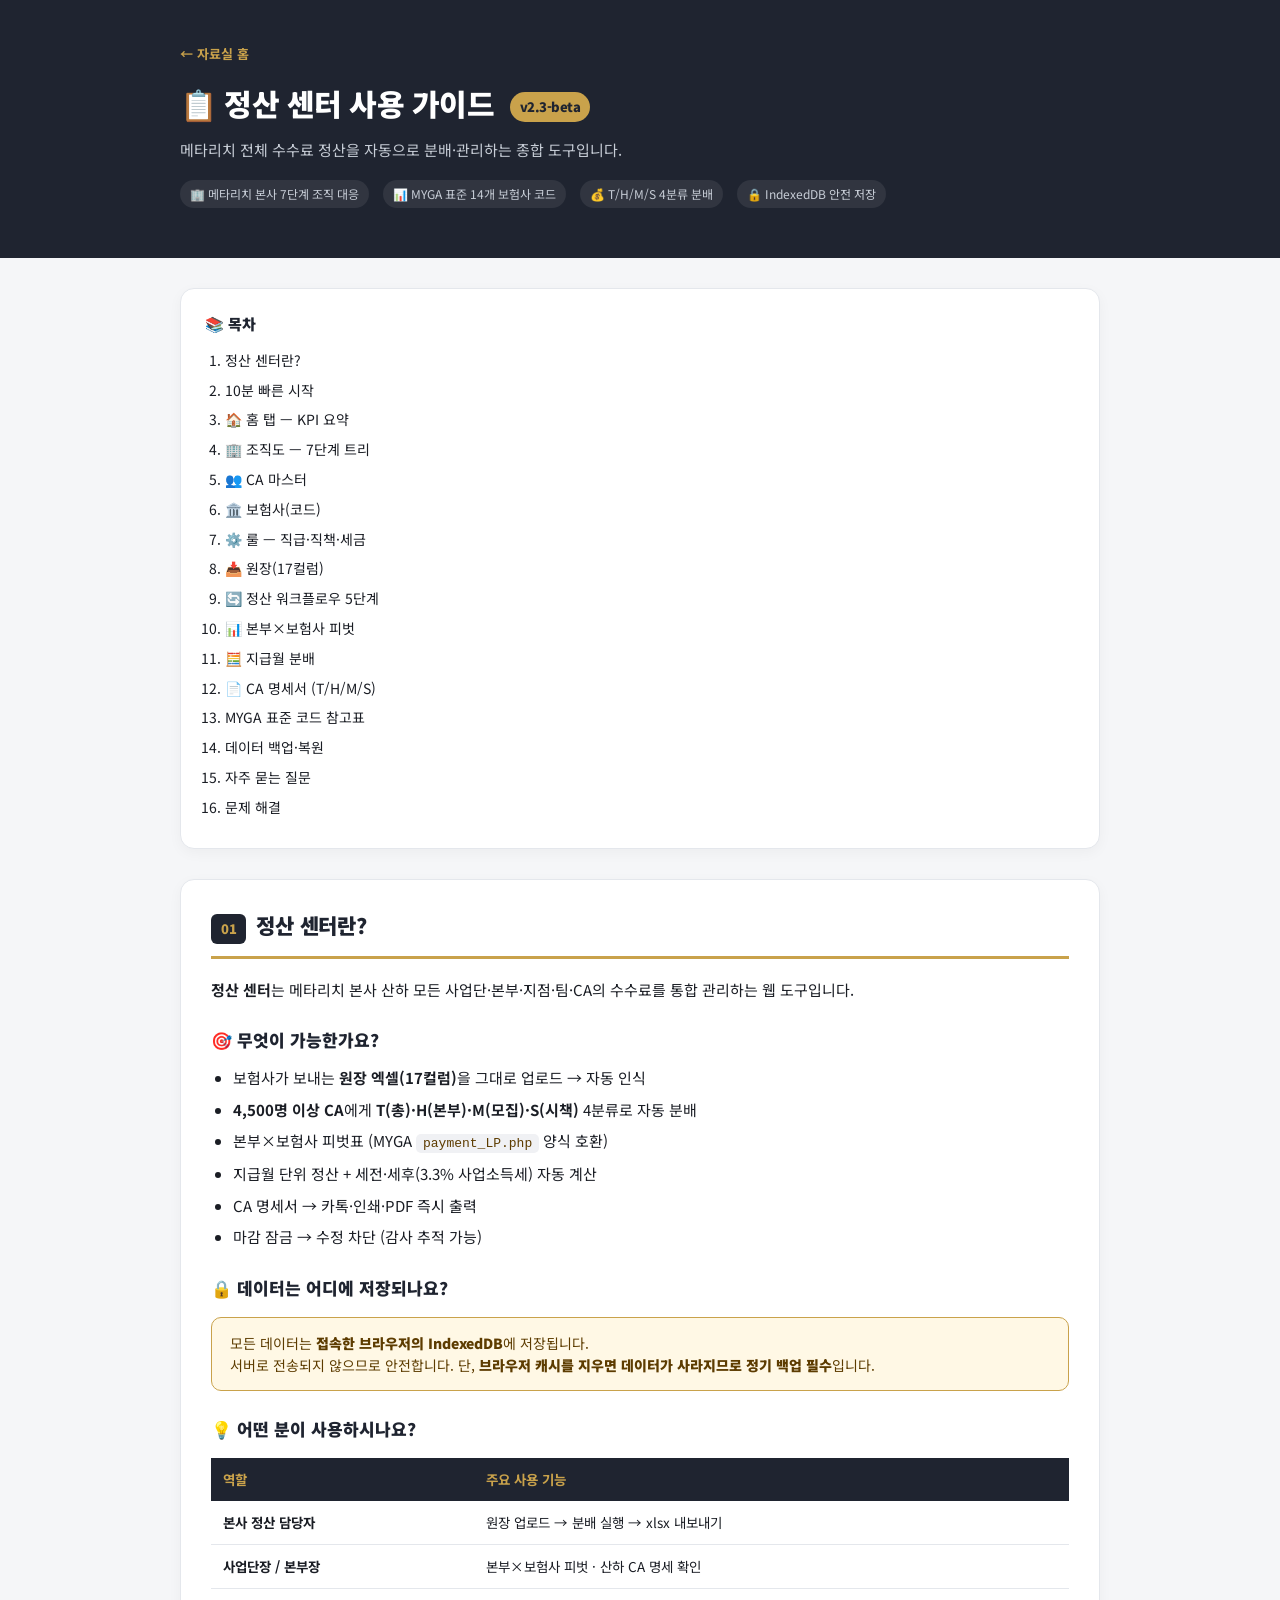
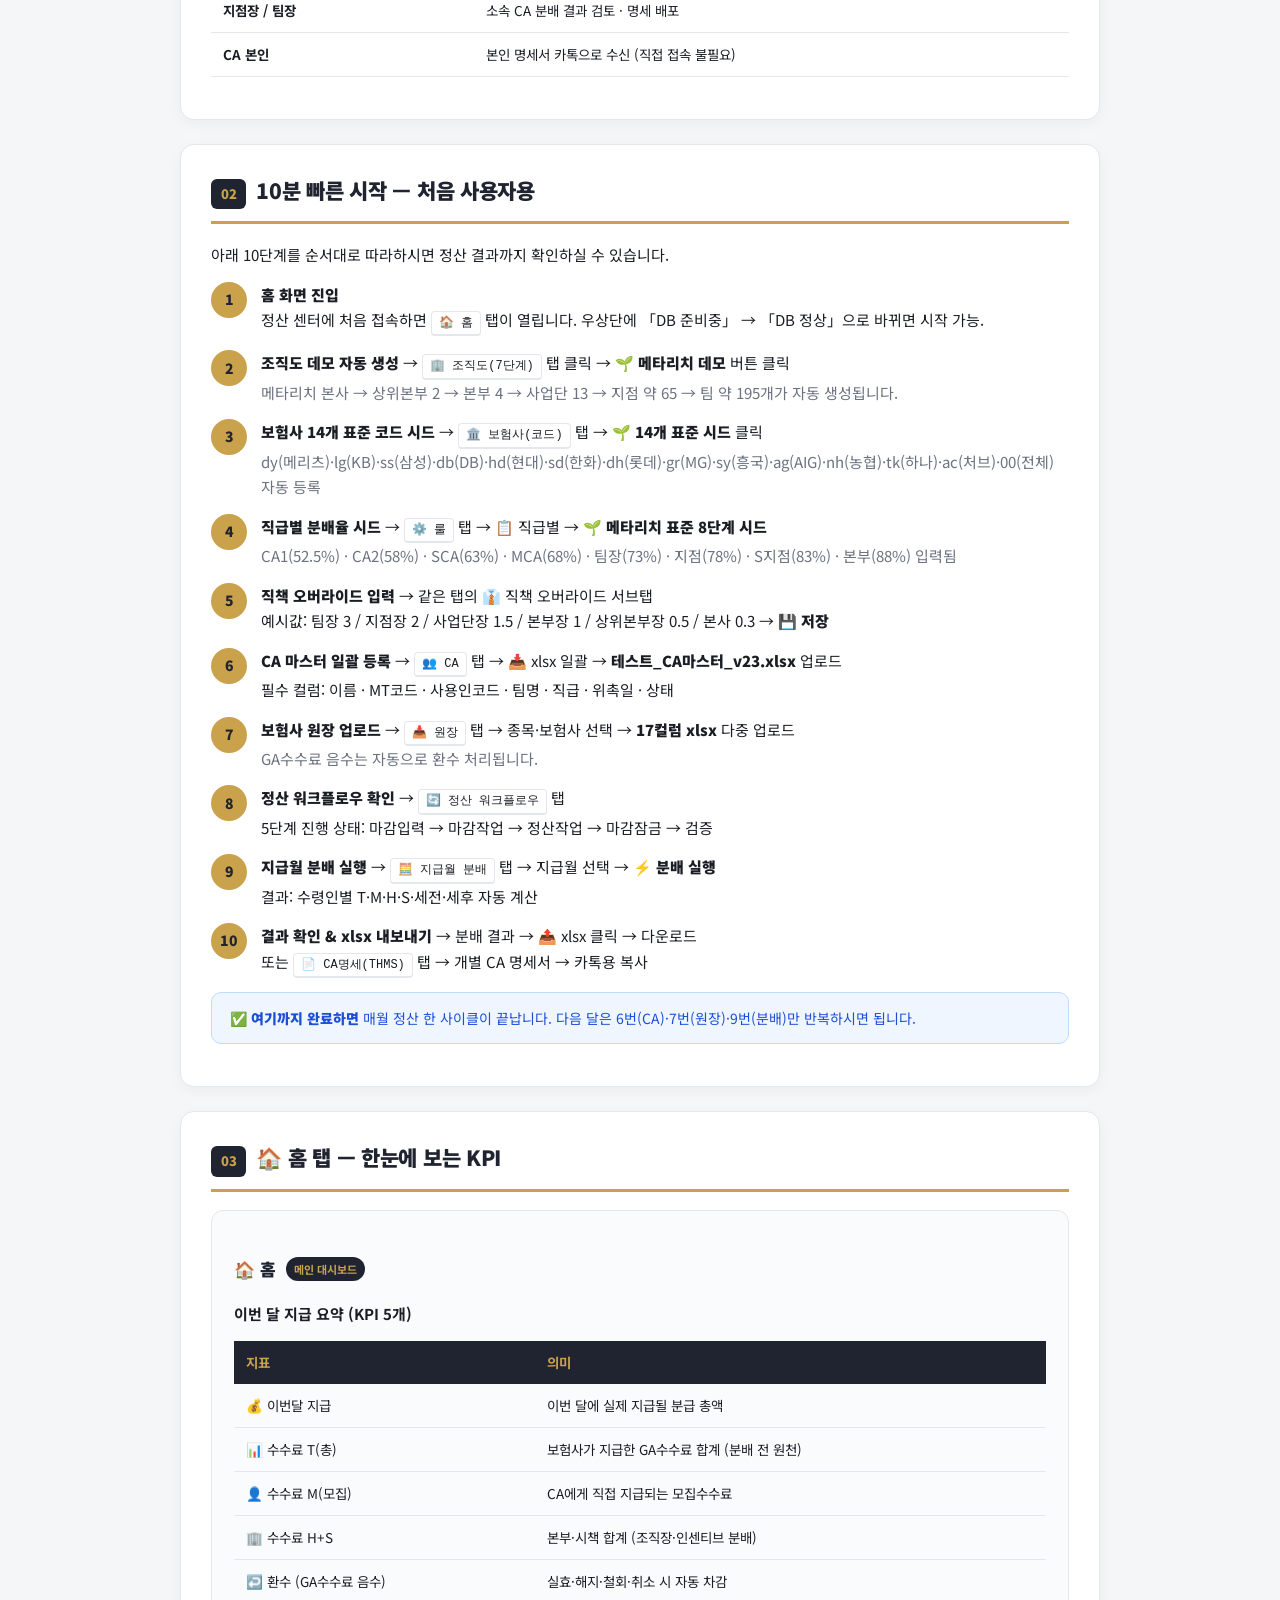
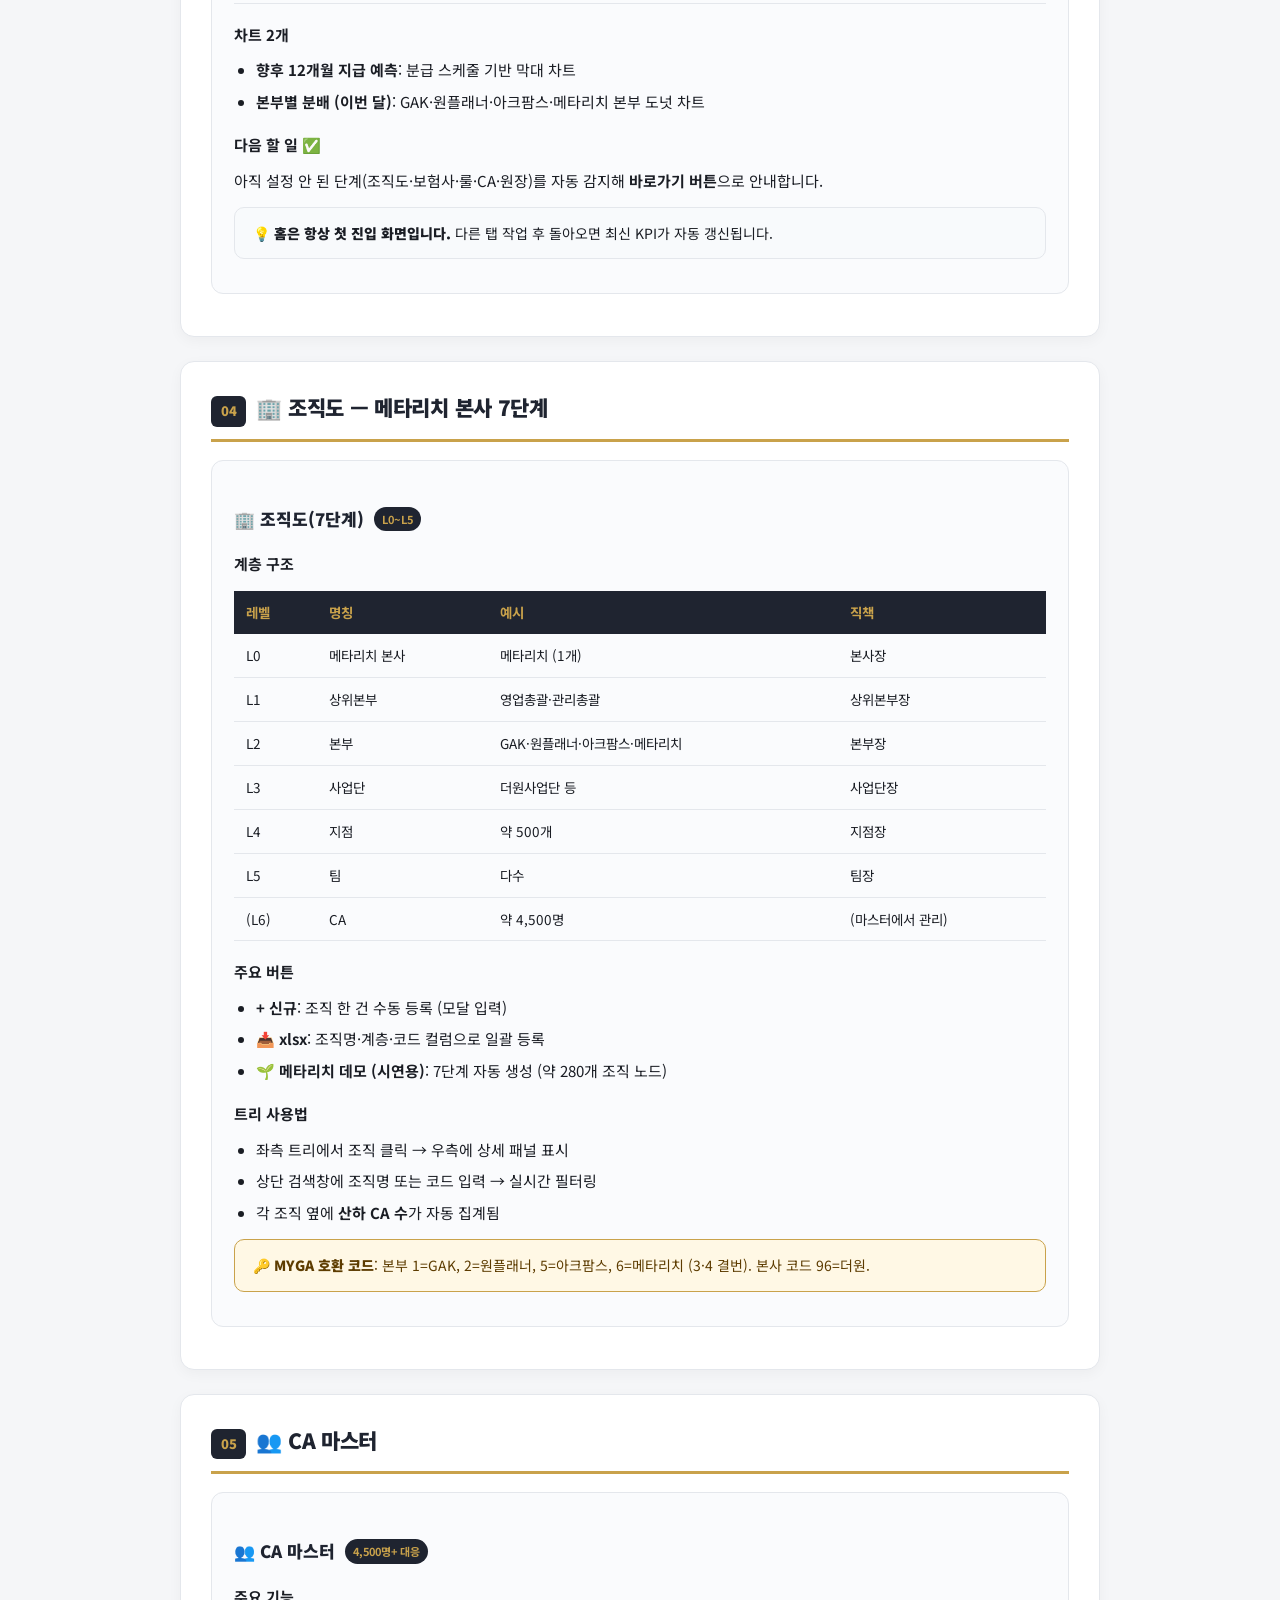
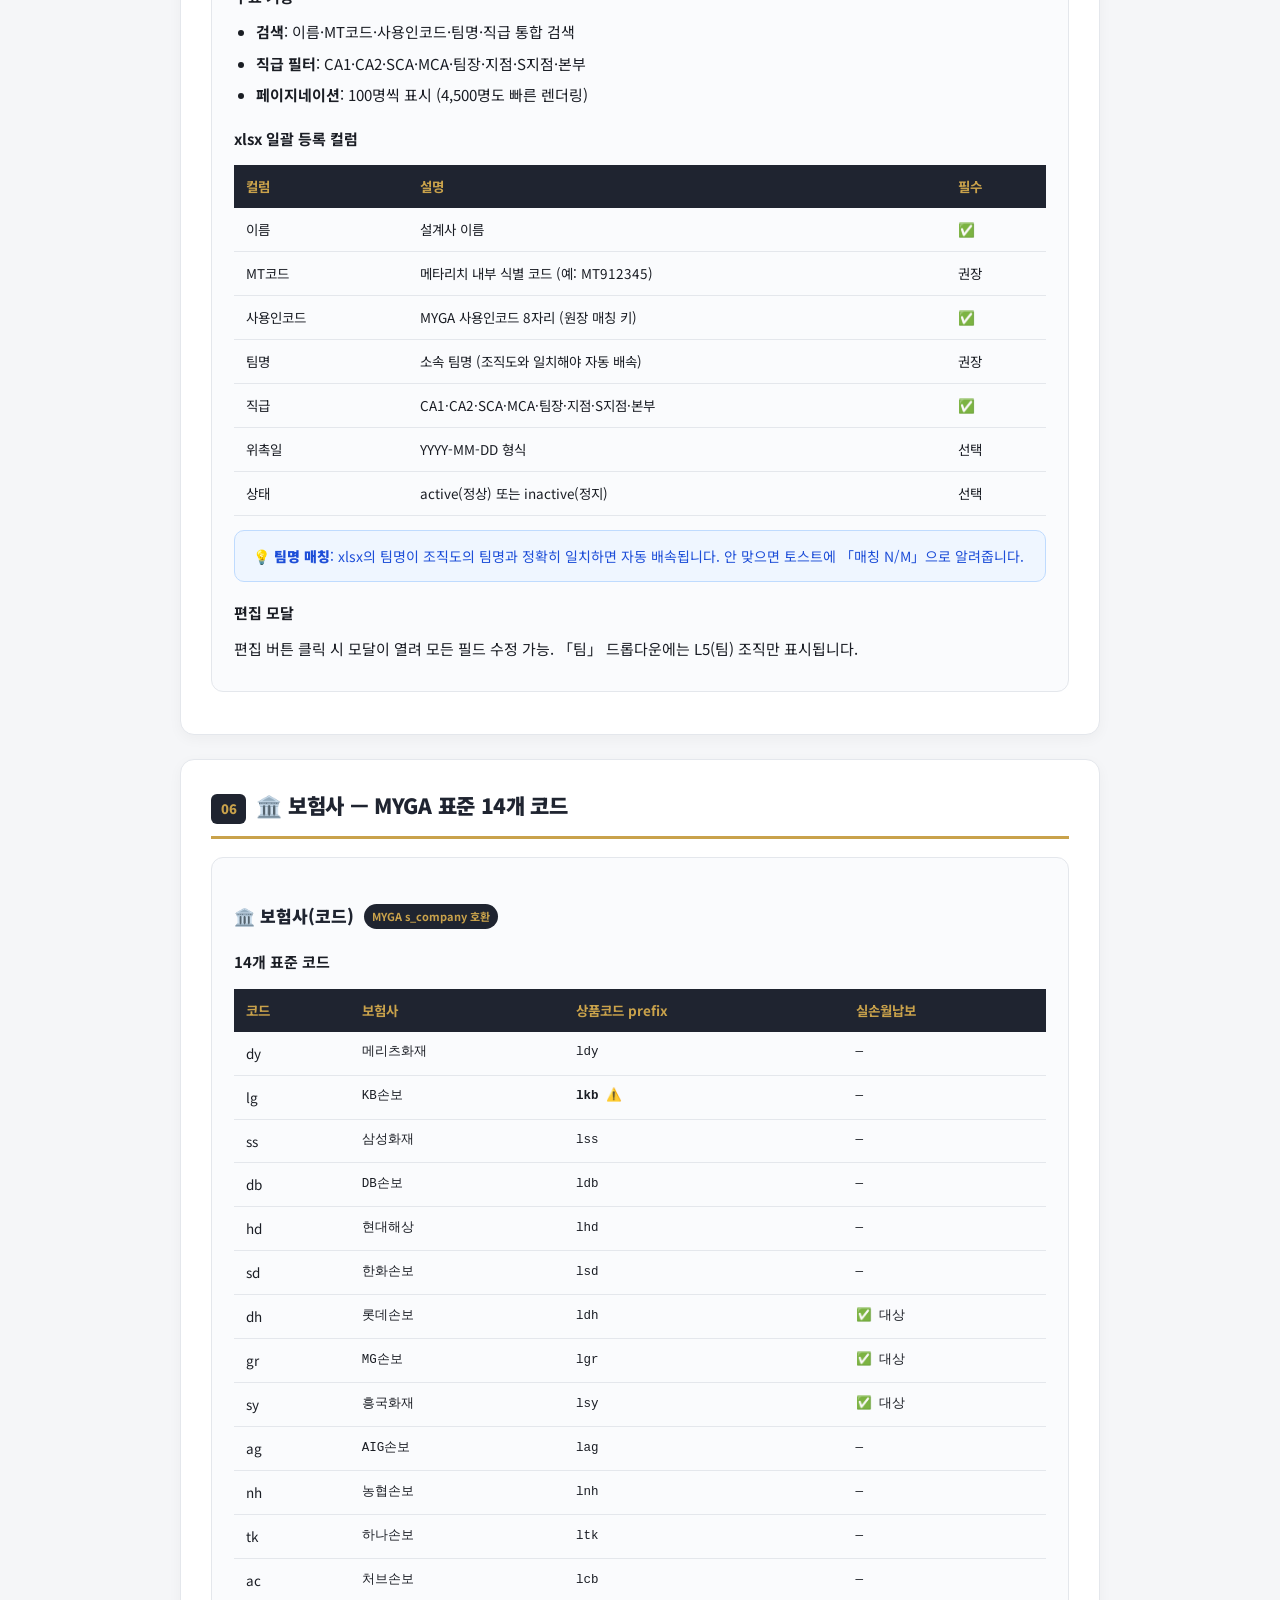
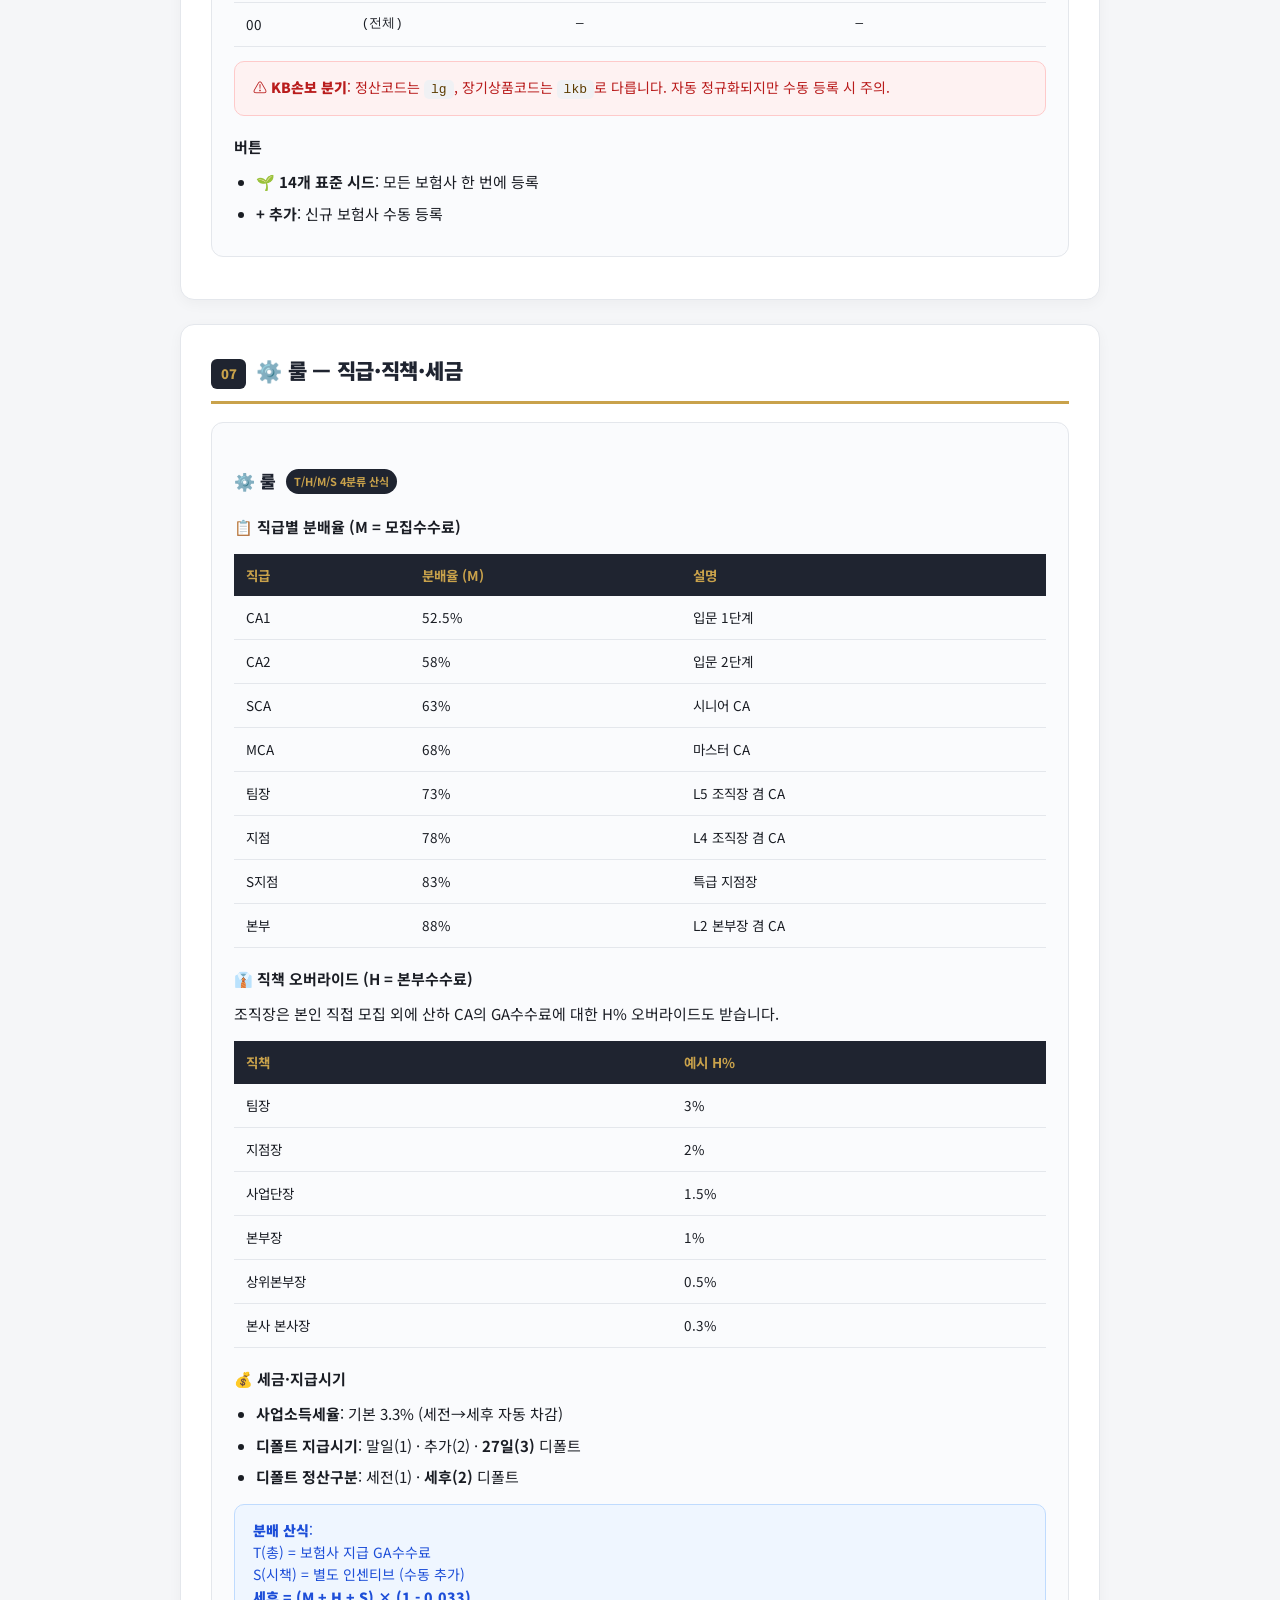
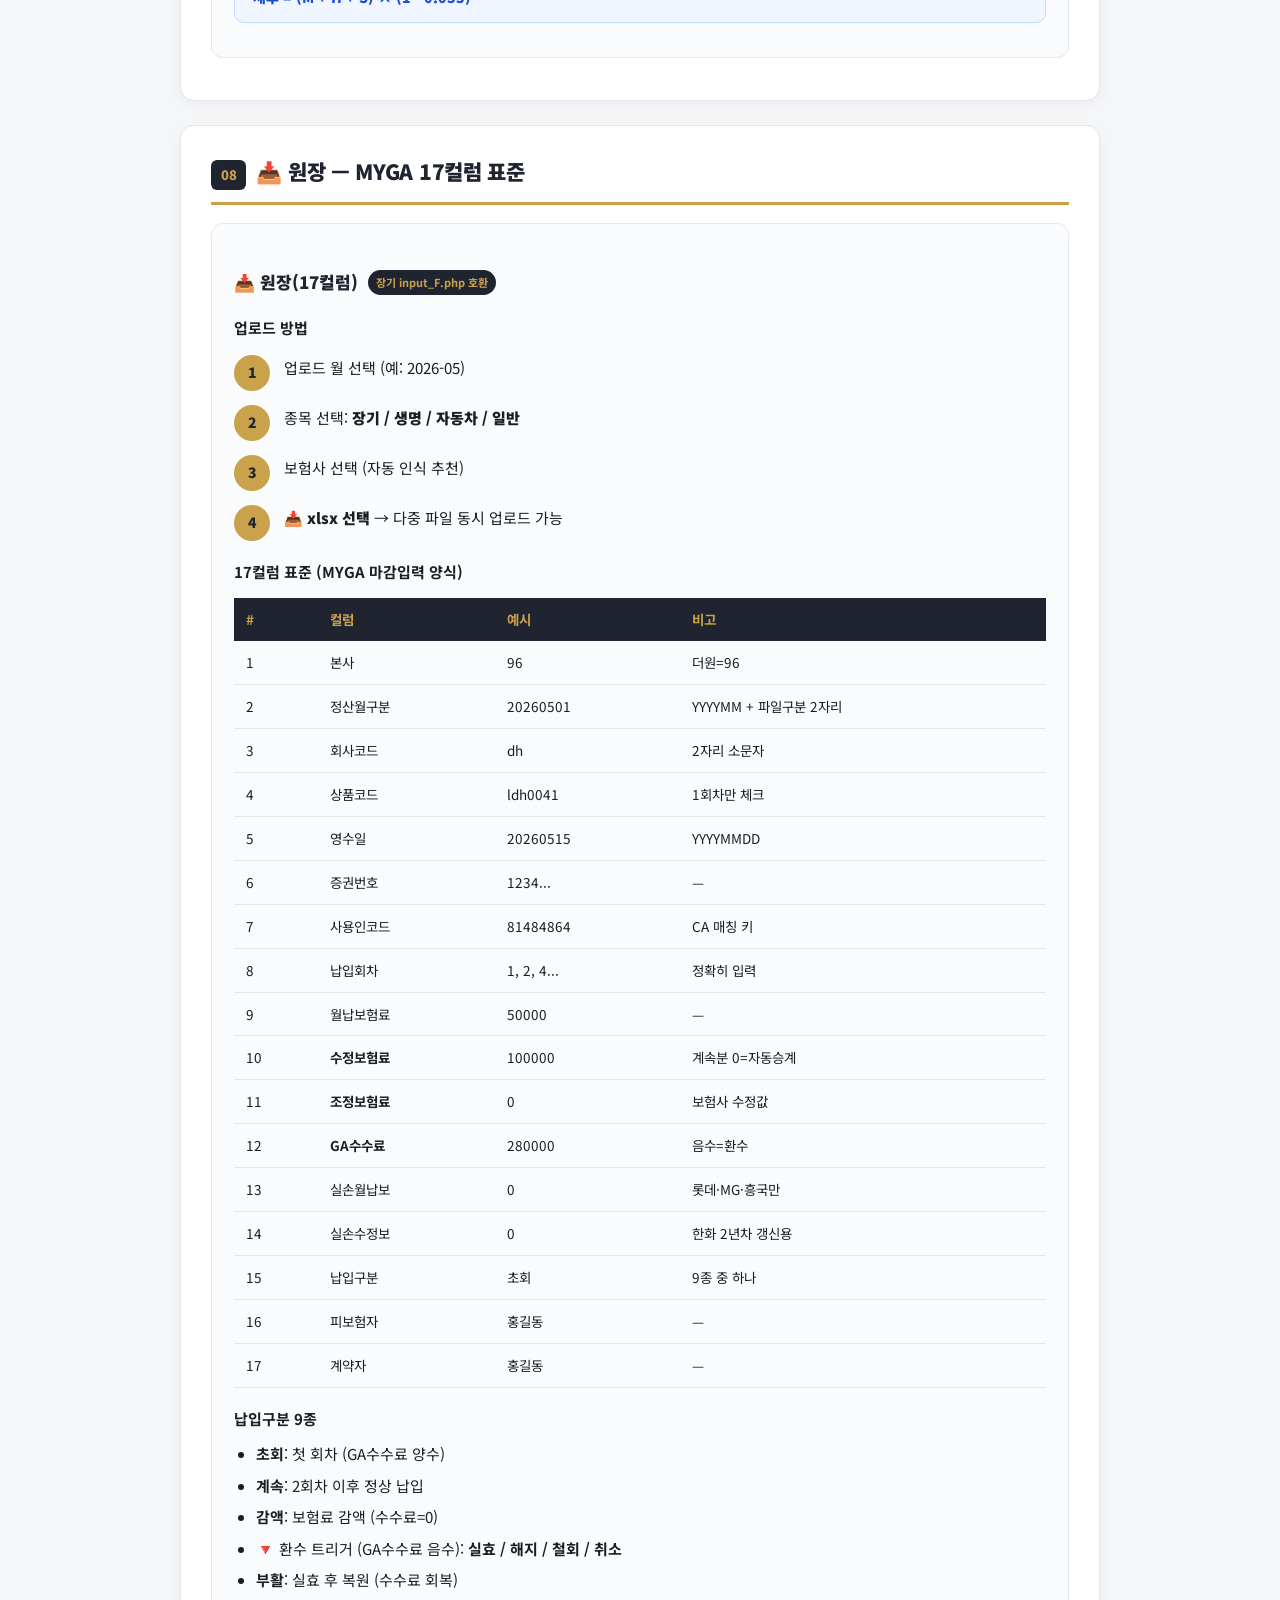
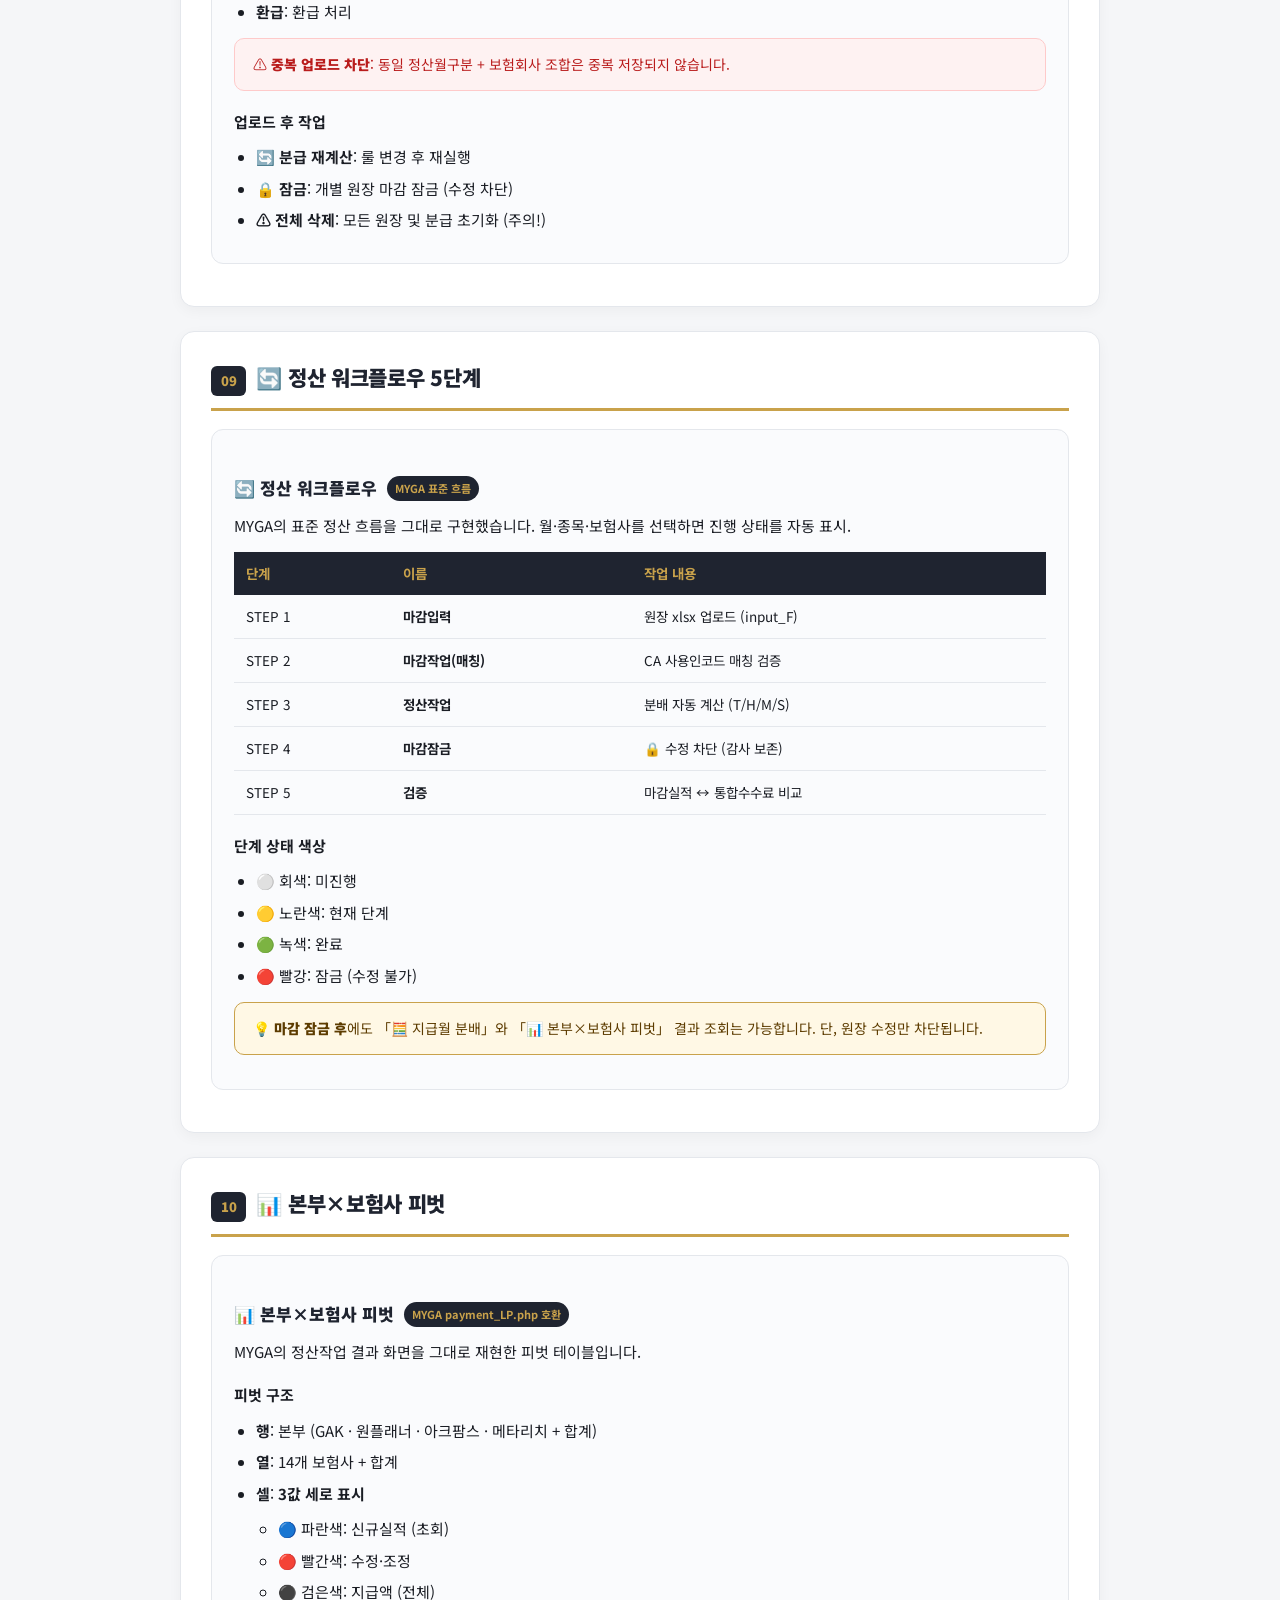
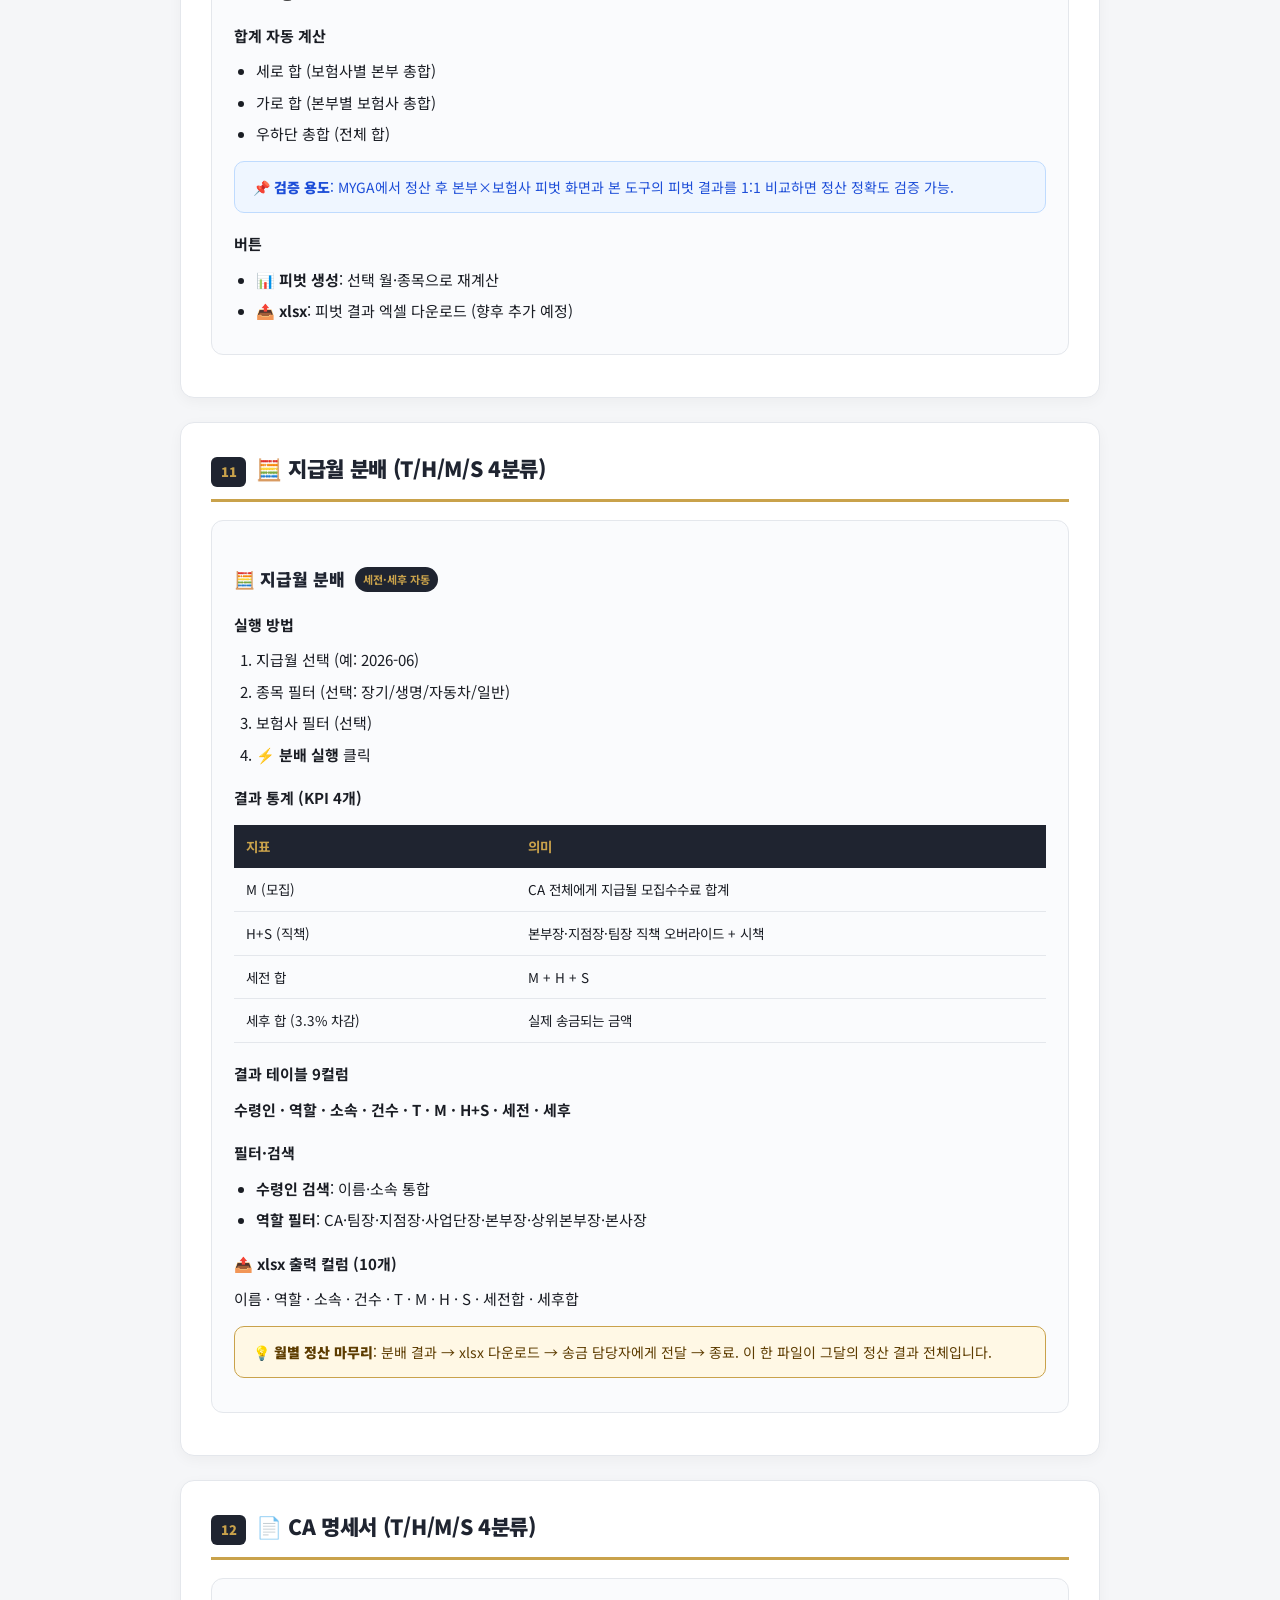
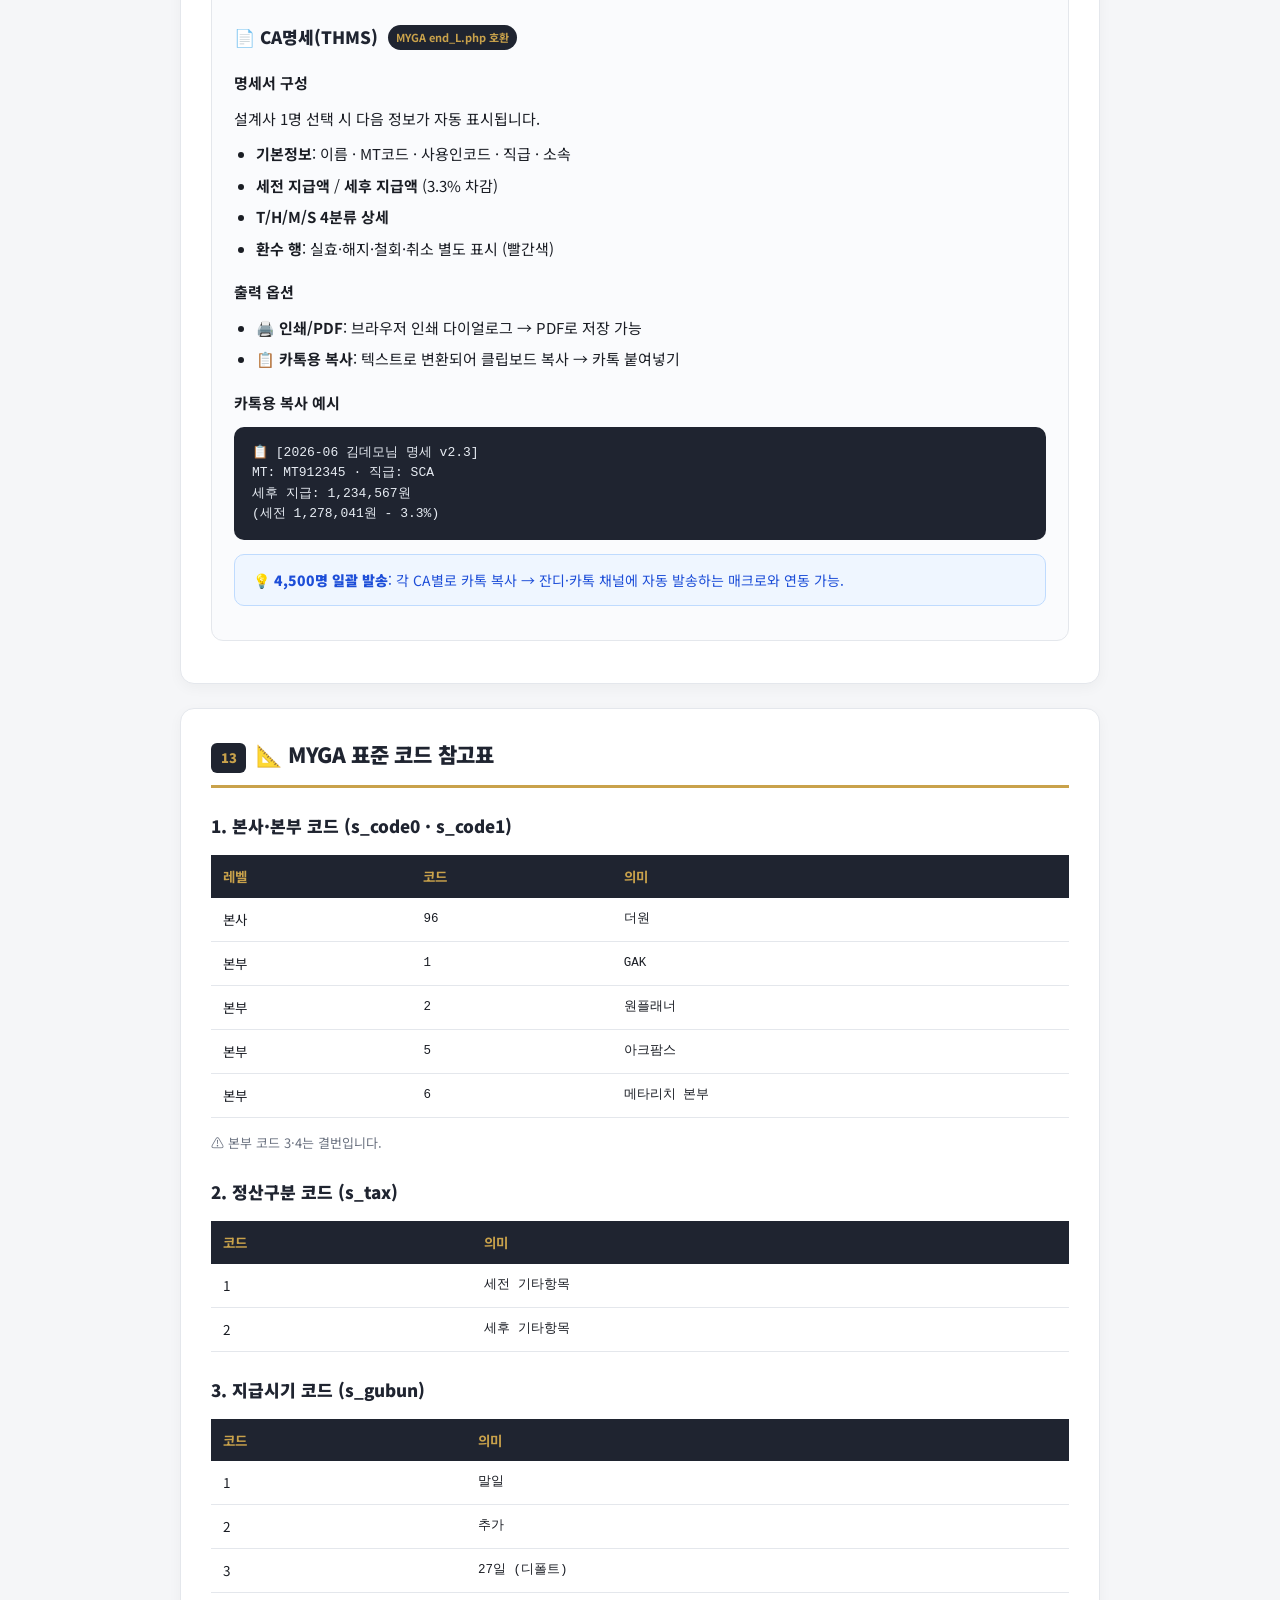
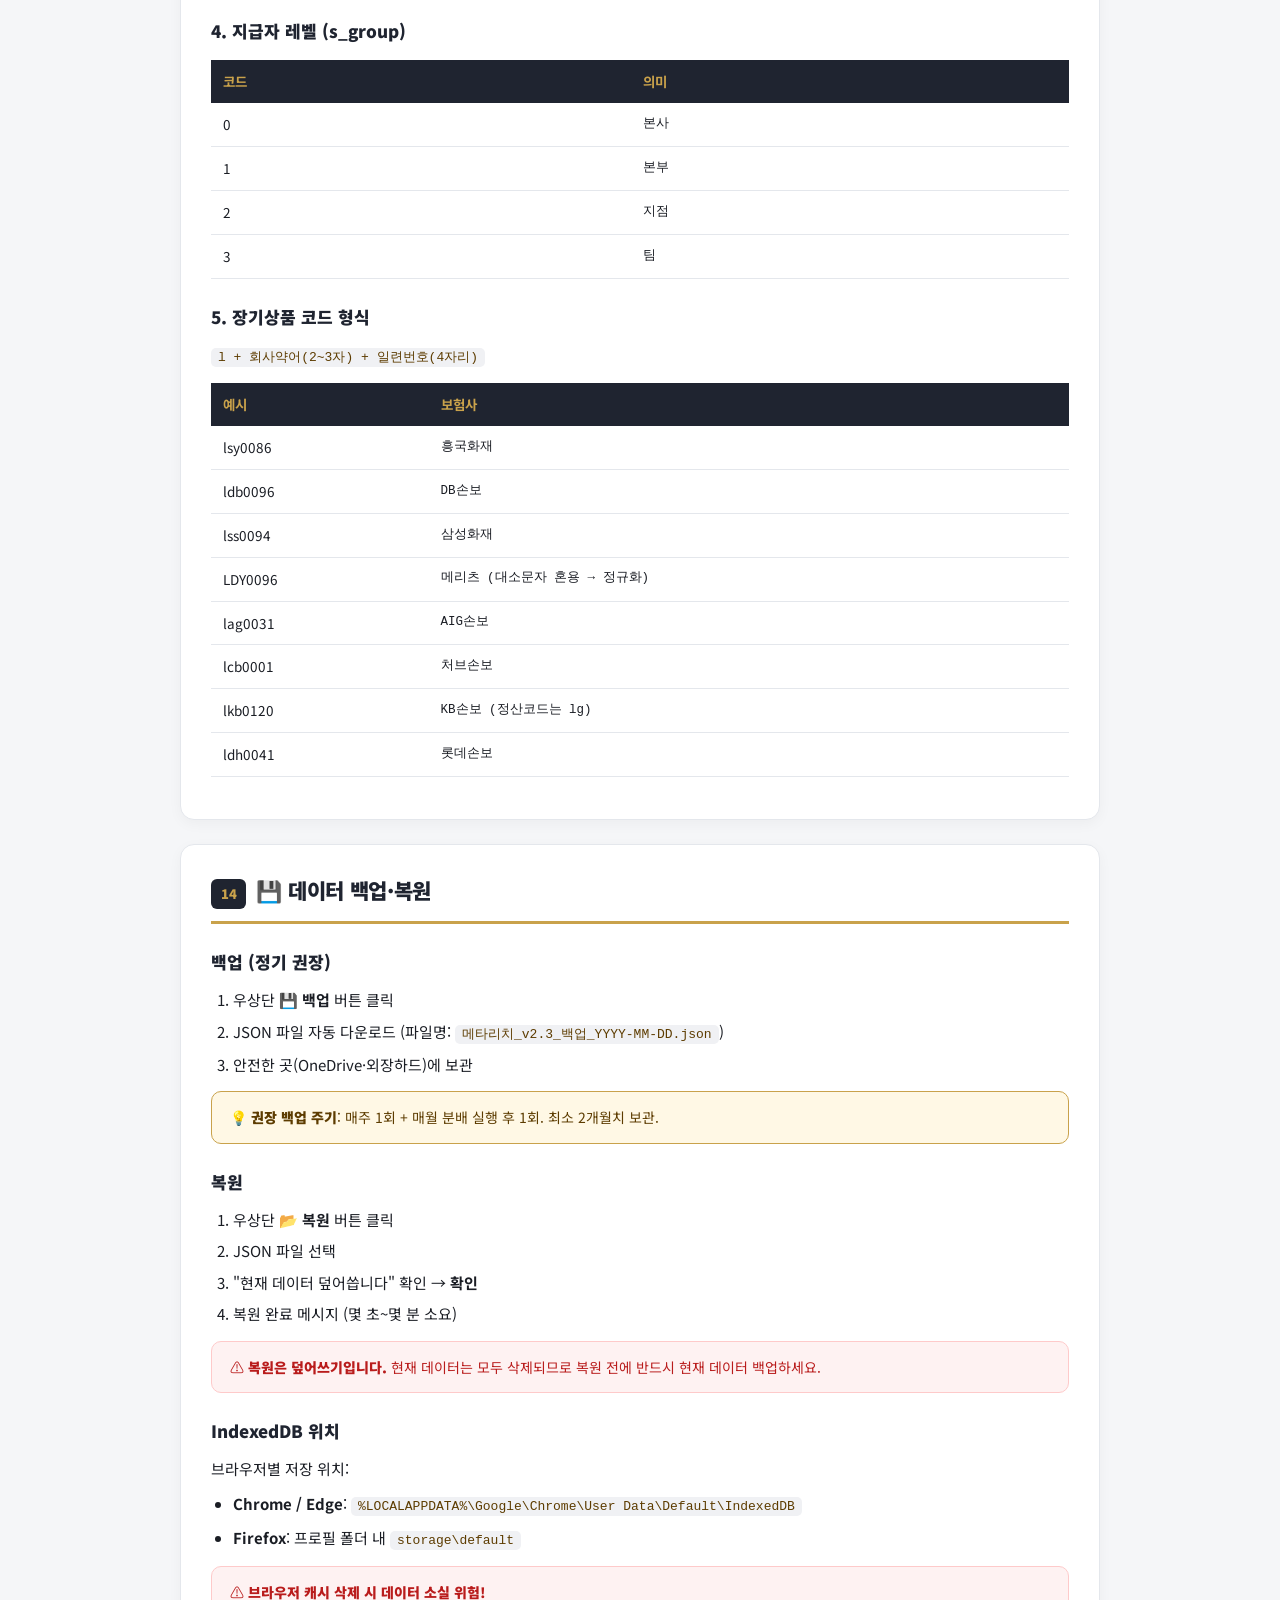
==== commit f6f19996: "Keep archive calculator data local and run distribution on the server" ====
--- a/settlement-center/guide.html
+++ b/settlement-center/guide.html
@@ -440,8 +440,6 @@
     <div class="callout blue">
       <b>분배 산식</b>:<br>
       T(총) = 보험사 지급 GA수수료<br>
-      M(모집) = T × 직급분배율<br>
-      H(본부) = T × 직책오버라이드%<br>
       S(시책) = 별도 인센티브 (수동 추가)<br>
       <b>세후 = (M + H + S) × (1 - 0.033)</b>
     </div>
